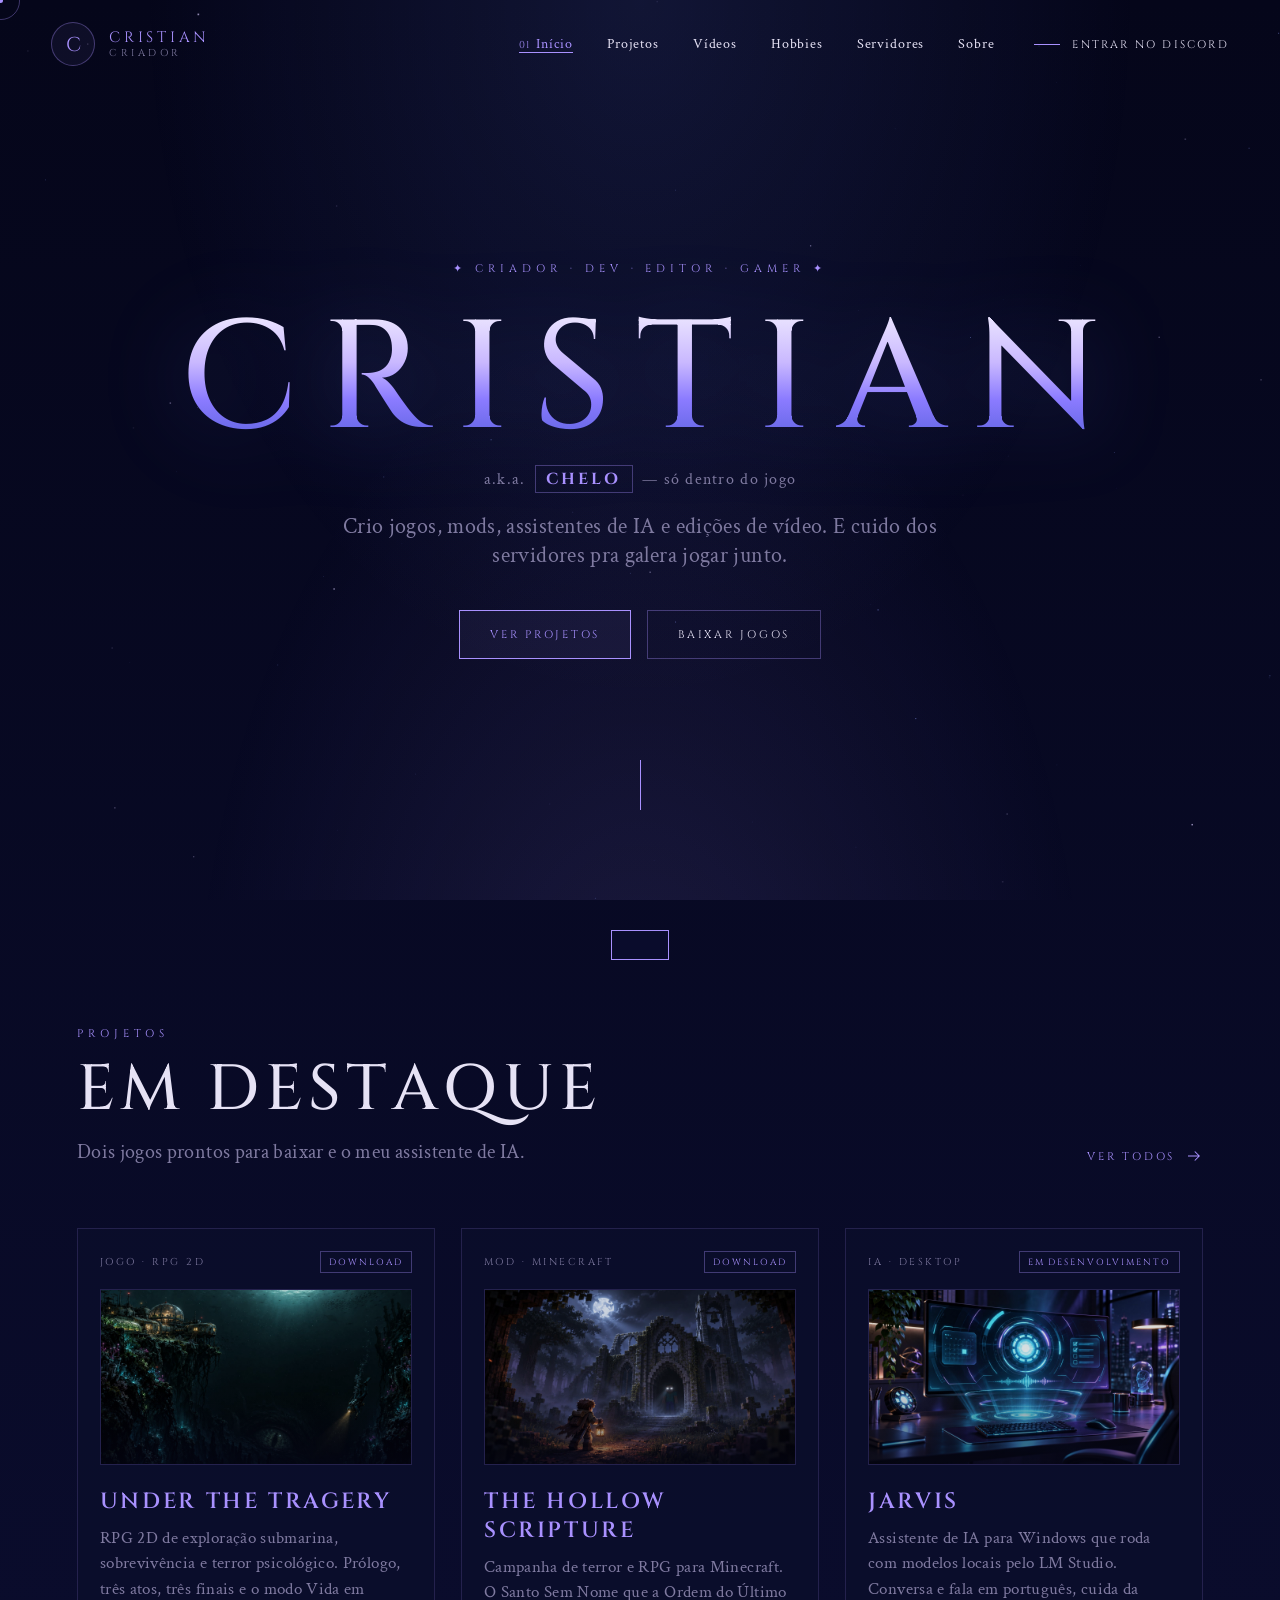
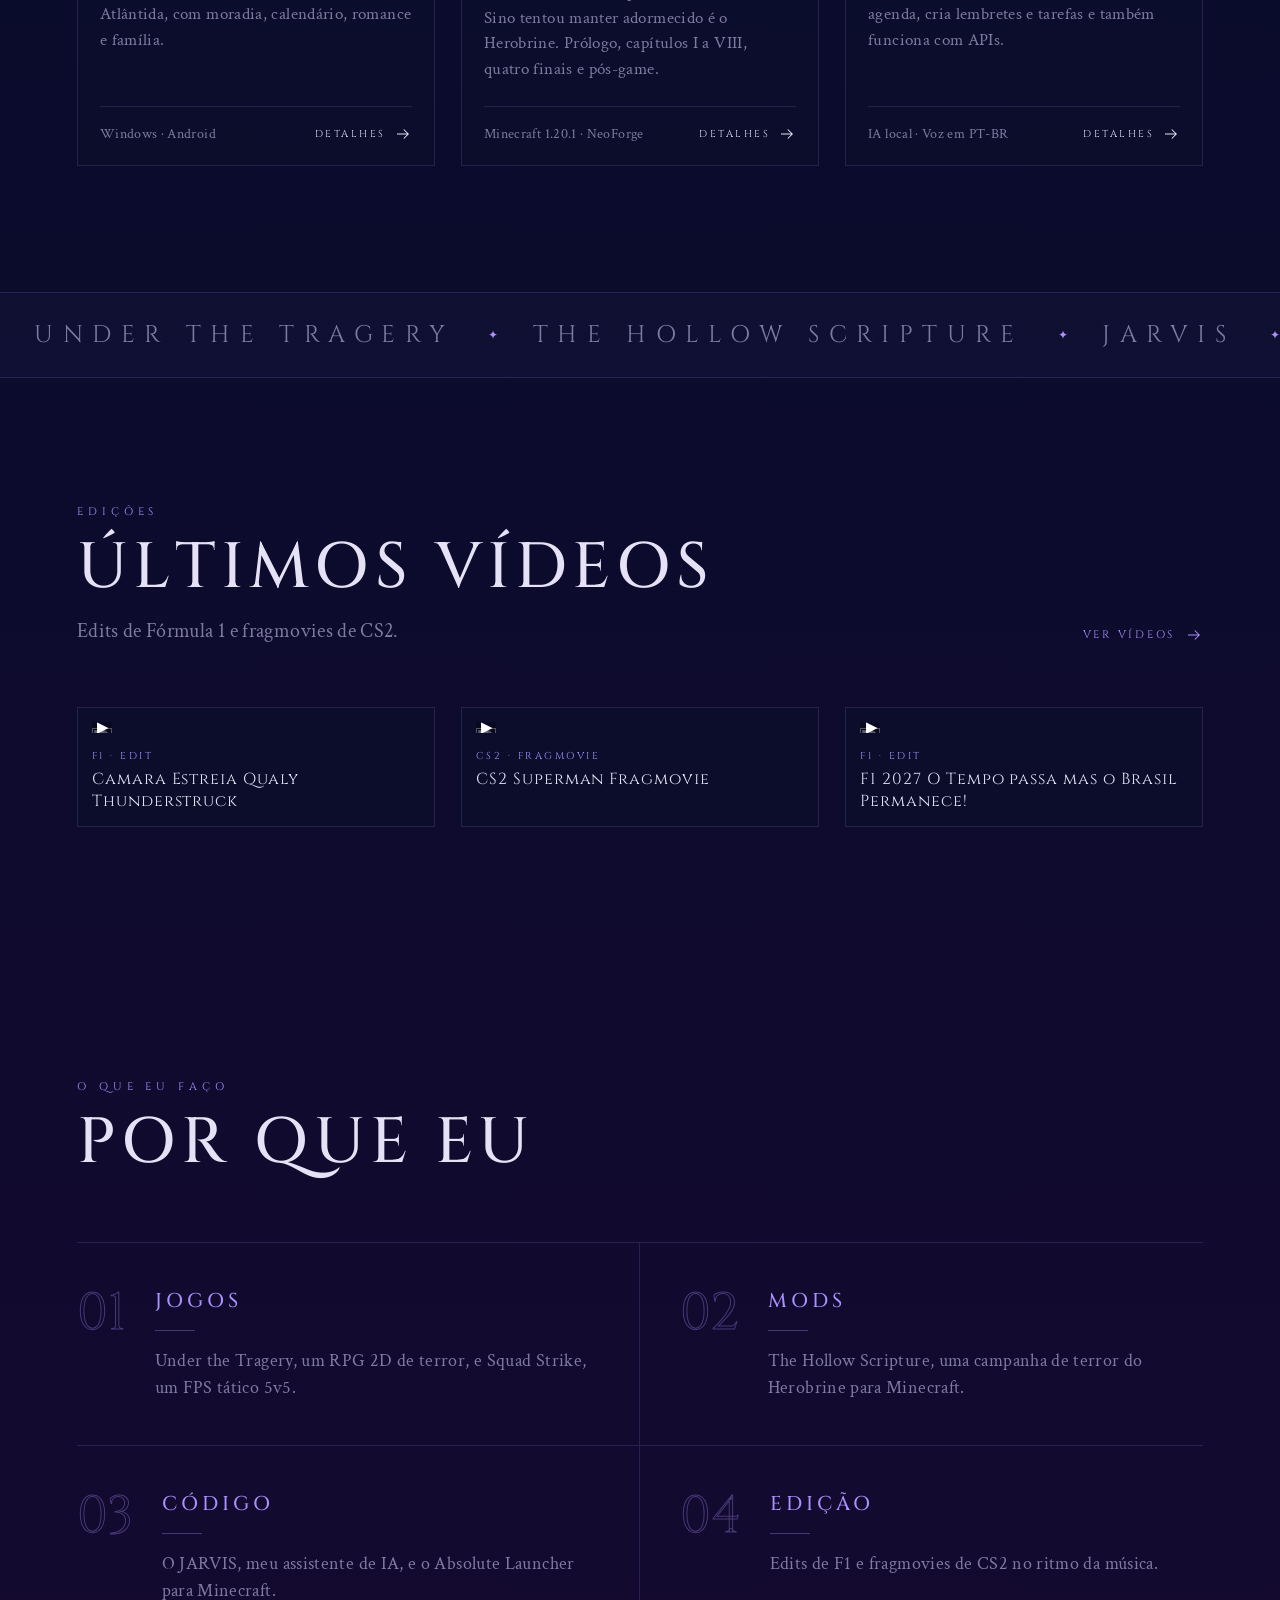
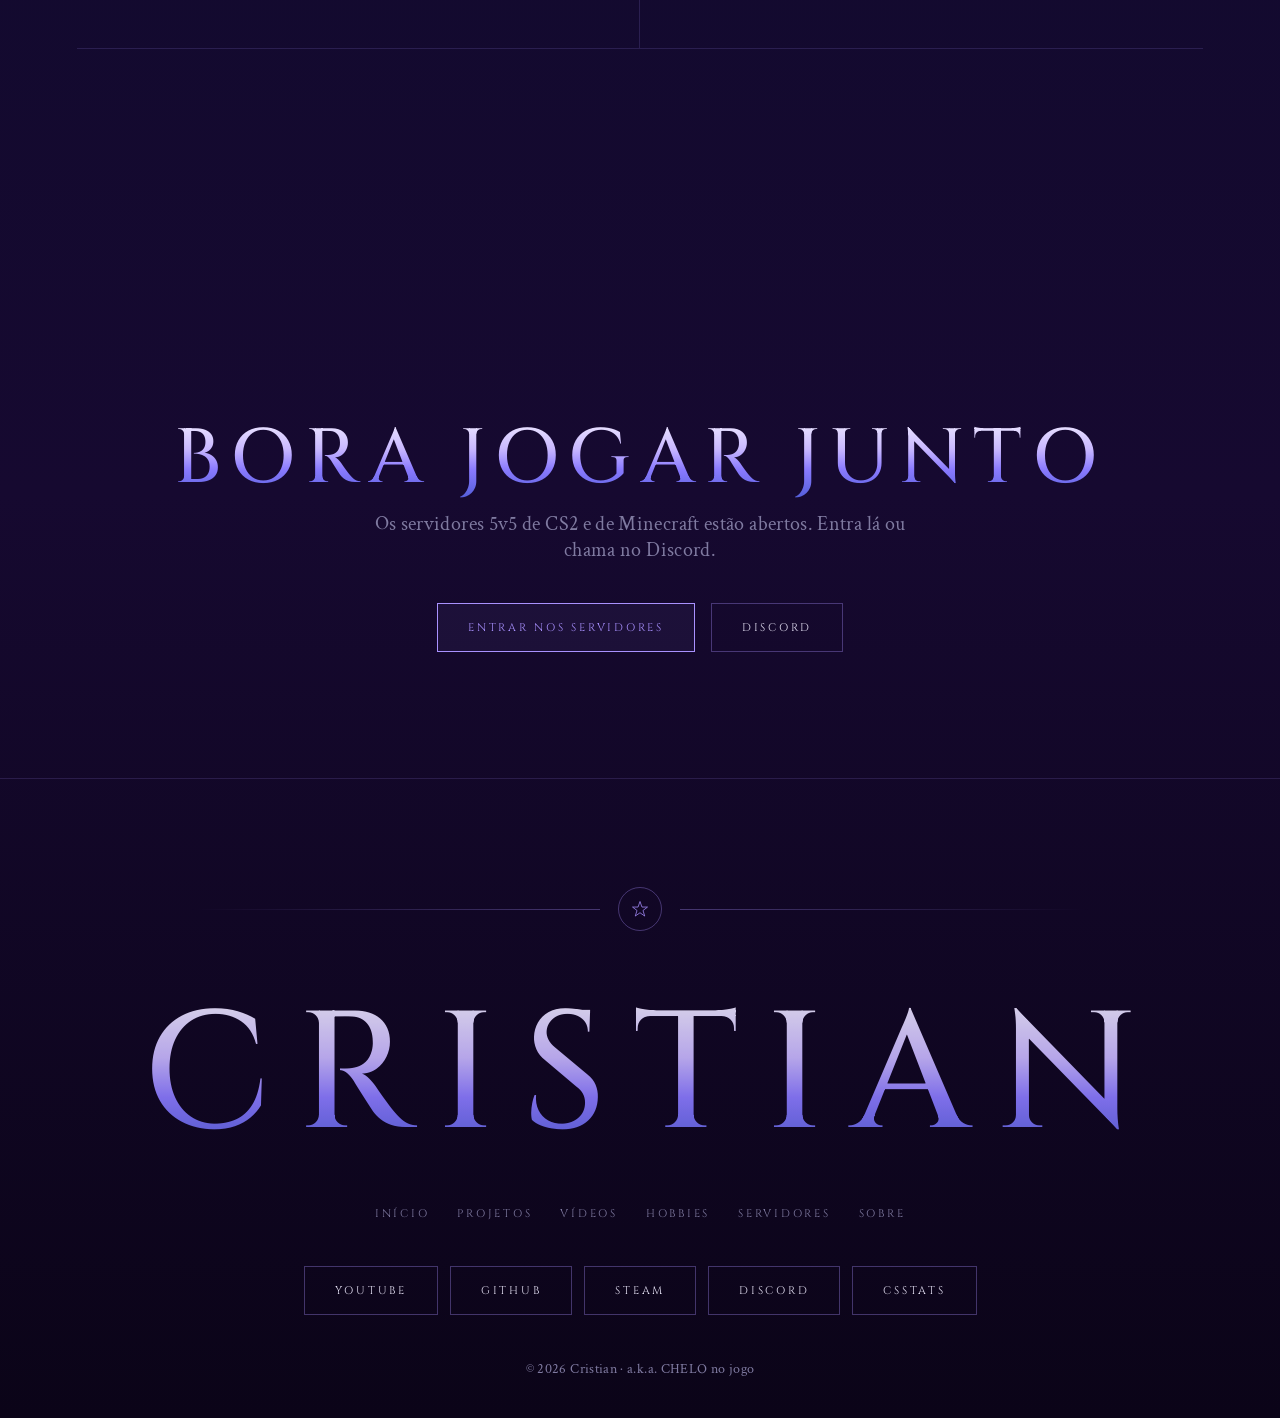
==== index.html @ 863f18d4 "Portfólio do Cristian Co-Authored-By: Claude Opus 5.5 <noreply@anthropic.com>" ====
<!DOCTYPE html>
<html lang="pt-BR">
<head>
  <meta charset="UTF-8" />
  <meta name="viewport" content="width=device-width, initial-scale=1.0" />
  <title>Cristian — Criador</title>
  <link rel="preconnect" href="https://fonts.googleapis.com" />
  <link rel="preconnect" href="https://fonts.gstatic.com" crossorigin />
  <link href="https://fonts.googleapis.com/css2?family=Cinzel:wght@400;500;600;700;800&family=Crimson+Text:ital,wght@0,400;0,600;1,400&display=swap" rel="stylesheet" />
  <link rel="stylesheet" href="style.css" />
</head>
<body data-page="home">
  <main id="app"></main>
  <script src="data.js"></script>
  <script src="main.js"></script>
</body>
</html>
---- style.css ----
/* =========================================================
   CRISTIAN — tema "colts" em azul-escuro → roxo-escuro
   ========================================================= */
:root {
  --bg: #05061a;
  --bg-2: #0a0c2c;
  --bg-3: #160930;
  --panel: rgba(12, 14, 44, 0.72);
  --panel-2: rgba(22, 14, 54, 0.8);
  --line: rgba(169, 145, 255, 0.16);
  --line-2: rgba(169, 145, 255, 0.35);
  --accent: #a991ff;
  --accent-2: #6f86ff;
  --ink: #e6e2f5;
  --muted: #7f7aa0;
  --metal: linear-gradient(180deg, #f3efff 0%, #c9b8ff 38%, #8b7bff 62%, #4e5bd6 100%);
  --grad: linear-gradient(120deg, var(--accent-2), var(--accent));
  --serif: "Cinzel", "Times New Roman", serif;
  --text: "Crimson Text", Georgia, serif;
  --ease: cubic-bezier(0.77, 0, 0.175, 1);
  --ease-out: cubic-bezier(0.16, 1, 0.3, 1);
}

* { margin: 0; padding: 0; box-sizing: border-box; }
html { scroll-behavior: smooth; }
body {
  font-family: var(--text); font-size: 18px; color: var(--ink); letter-spacing: 0.02em;
  background: linear-gradient(180deg, var(--bg) 0%, var(--bg-2) 35%, var(--bg-3) 80%, #0b0418 100%);
  min-height: 100vh; overflow-x: hidden;
}
@media (hover: hover) { body, button, .btn { cursor: none; } }
a { color: inherit; text-decoration: none; }
ul { list-style: none; }
button { font: inherit; color: inherit; background: none; border: 0; }
img { display: block; max-width: 100%; }
::selection { background: var(--accent); color: var(--bg); }

.metal { background: var(--metal); -webkit-background-clip: text; background-clip: text; color: transparent; }
.metal:has(.c) { background: none; }
.metal .c { background: var(--metal); -webkit-background-clip: text; background-clip: text; color: transparent; }

/* ---------- Fundo ---------- */
#bg { position: fixed; inset: 0; width: 100%; height: 100%; z-index: -2; pointer-events: none; }
.vignette { position: fixed; inset: 0; z-index: -1; pointer-events: none; background: radial-gradient(ellipse at 50% 0%, rgba(111, 134, 255, 0.12), transparent 55%), radial-gradient(ellipse at 50% 120%, rgba(169, 145, 255, 0.12), transparent 50%); }
.progress { position: fixed; top: 0; left: 0; height: 2px; width: 100%; z-index: 70; background: var(--grad); transform: scaleX(0); transform-origin: left; }

/* ---------- Cursor ---------- */
.cursor, .cursor-dot { position: fixed; top: 0; left: 0; pointer-events: none; z-index: 999; will-change: transform; }
.cursor::before { content: ""; position: absolute; width: 36px; height: 36px; left: -18px; top: -18px; border-radius: 50%; border: 1px solid var(--line-2); transition: transform 0.35s var(--ease-out), background 0.35s, border-color 0.35s; }
.cursor.hover::before { transform: scale(1.8); background: rgba(169, 145, 255, 0.1); border-color: var(--accent); }
.cursor-dot::before { content: ""; position: absolute; width: 5px; height: 5px; left: -2.5px; top: -2.5px; border-radius: 50%; background: var(--accent); }
@media (hover: none) { .cursor, .cursor-dot { display: none; } }

/* ---------- Cortina (loader + transição) ---------- */
.curtain { position: fixed; inset: 0; z-index: 1000; background: var(--bg); display: grid; place-items: center; transform: translateY(0); }
.curtain__mark { font-family: var(--serif); font-size: 64px; width: 120px; height: 120px; display: grid; place-items: center; border: 1px solid var(--line-2); border-radius: 50%; background: var(--metal); -webkit-background-clip: text; background-clip: text; color: transparent; position: relative; }
.curtain__mark::after { content: ""; position: absolute; inset: -8px; border-radius: 50%; border: 1px solid transparent; border-top-color: var(--accent); animation: spin 1s linear infinite; }
.curtain.quick .curtain__mark { opacity: 0; }
.curtain.open { transform: translateY(-100%); transition: transform 0.9s var(--ease); }
.curtain.leave { transform: translateY(100%); animation: curtainIn 0.55s var(--ease) forwards; }
@keyframes curtainIn { to { transform: translateY(0); } }
@keyframes spin { to { transform: rotate(360deg); } }

/* ---------- Header ---------- */
.hdr { position: fixed; top: 0; left: 0; right: 0; z-index: 60; display: flex; align-items: center; gap: 40px; padding: 22px 4vw; transition: padding 0.4s var(--ease-out), background 0.4s, border-color 0.4s; border-bottom: 1px solid transparent; }
.hdr.scrolled { padding: 12px 4vw; background: rgba(5, 6, 26, 0.85); border-color: var(--line); }
.brand { display: flex; align-items: center; gap: 14px; }
.brand__mark { width: 44px; height: 44px; display: grid; place-items: center; border: 1px solid var(--line-2); border-radius: 50%; font-family: var(--serif); font-size: 20px; color: var(--accent); background: rgba(169, 145, 255, 0.06); transition: transform 0.6s var(--ease-out); }
.brand:hover .brand__mark { transform: rotate(360deg); }
.brand__txt { font-family: var(--serif); text-transform: uppercase; letter-spacing: 0.25em; font-size: 15px; line-height: 1.2; color: var(--accent); }
.brand__txt small { display: block; font-size: 10px; letter-spacing: 0.35em; color: var(--muted); }
.hdr__nav { display: flex; gap: 28px; margin-left: auto; }
.hdr__nav a, .menu a { position: relative; font-size: 14px; letter-spacing: 0.06em; display: flex; align-items: baseline; gap: 6px; overflow: hidden; }
.hdr__nav a i { font-family: var(--serif); font-style: normal; font-size: 10px; color: var(--accent); opacity: 0; transform: translateY(8px); transition: 0.4s var(--ease-out); width: 0; }
.hdr__nav a:hover i, .hdr__nav a.active i { opacity: 1; transform: none; width: auto; }
.hdr__nav a::after { content: ""; position: absolute; left: 0; bottom: 0; height: 1px; width: 100%; background: var(--accent); transform: scaleX(0); transform-origin: right; transition: transform 0.5s var(--ease); }
.hdr__nav a:hover::after, .hdr__nav a.active::after { transform: scaleX(1); transform-origin: left; }
.hdr__nav a.active { color: var(--accent); }
.hdr__cta { display: flex; align-items: center; gap: 12px; font-family: var(--serif); font-size: 11px; letter-spacing: 0.2em; text-transform: uppercase; padding: 10px 0 10px 0; }
.hdr__cta span { width: 26px; height: 1px; background: var(--accent); transition: width 0.4s var(--ease-out); }
.hdr__cta:hover span { width: 44px; }
.burger { display: none; width: 32px; height: 18px; position: relative; margin-left: auto; z-index: 2; }
.burger span { position: absolute; left: 0; width: 100%; height: 1px; background: var(--ink); transition: transform 0.4s var(--ease); }
.burger span:first-child { top: 3px; } .burger span:last-child { bottom: 3px; }
.burger.open span:first-child { transform: translateY(6px) rotate(45deg); }
.burger.open span:last-child { transform: translateY(-6px) rotate(-45deg); }
.menu { position: fixed; inset: 0; z-index: 55; background: linear-gradient(160deg, var(--bg-2), var(--bg-3)); display: flex; flex-direction: column; justify-content: center; gap: 10px; padding: 0 10vw; clip-path: inset(0 0 100% 0); transition: clip-path 0.7s var(--ease); }
.menu.open { clip-path: inset(0 0 0 0); }
.menu a { font-family: var(--serif); font-size: clamp(32px, 8vw, 56px); text-transform: uppercase; letter-spacing: 0.1em; opacity: 0; transform: translateY(30px); transition: 0.6s var(--ease-out); }
.menu a i { font-size: 12px; font-style: normal; color: var(--accent); }
.menu.open a { opacity: 1; transform: none; }
.menu.open a:nth-child(2) { transition-delay: 0.05s; } .menu.open a:nth-child(3) { transition-delay: 0.1s; } .menu.open a:nth-child(4) { transition-delay: 0.15s; } .menu.open a:nth-child(5) { transition-delay: 0.2s; } .menu.open a:nth-child(6) { transition-delay: 0.25s; }

/* ---------- Tipografia e peças ---------- */
.eyebrow { font-family: var(--serif); font-size: 11px; letter-spacing: 0.45em; text-transform: uppercase; color: var(--accent); }
.split { display: inline-block; }
.split .c { display: inline-block; opacity: 0; transform: translateY(0.6em) rotateX(-70deg); filter: blur(6px); transition: opacity 0.8s var(--ease-out), transform 0.9s var(--ease-out), filter 0.8s var(--ease-out); transition-delay: calc(var(--i) * 35ms + 0.1s); }
.split.in .c { opacity: 1; transform: none; filter: none; }
.split .sp { display: inline-block; width: 0.35em; }
.btns { display: flex; flex-wrap: wrap; gap: 16px; justify-content: center; }
.btn { position: relative; display: inline-flex; align-items: center; justify-content: center; padding: 16px 30px; font-family: var(--serif); font-size: 11px; letter-spacing: 0.25em; text-transform: uppercase; border: 1px solid var(--line-2); color: var(--ink); overflow: hidden; z-index: 0; transition: color 0.4s, border-color 0.4s, transform 0.25s ease-out; }
.btn::before { content: ""; position: absolute; inset: 0; background: var(--accent); transform: scaleX(0); transform-origin: right; transition: transform 0.5s var(--ease); z-index: -1; }
.btn:hover { color: var(--bg); border-color: var(--accent); }
.btn:hover::before { transform: scaleX(1); transform-origin: left; }
.btn--solid { border-color: var(--accent); color: var(--accent); background: rgba(169, 145, 255, 0.06); }
.more { display: inline-flex; align-items: center; gap: 10px; font-family: var(--serif); font-size: 11px; letter-spacing: 0.25em; text-transform: uppercase; color: var(--accent); }
.ico-arrow { width: 18px; height: 18px; transition: transform 0.4s var(--ease-out); }
.more:hover .ico-arrow, .card:hover .ico-arrow { transform: translateX(6px); }
.tag { display: inline-block; font-family: var(--serif); font-size: 10px; letter-spacing: 0.25em; text-transform: uppercase; padding: 6px 12px; border: 1px solid var(--line-2); color: var(--accent); }

.divider { display: flex; align-items: center; gap: 18px; margin: 0 auto; max-width: 900px; }
.divider span { flex: 1; height: 1px; background: linear-gradient(90deg, transparent, var(--line-2)); transform: scaleX(0); transition: transform 1.4s var(--ease); }
.divider span:last-child { background: linear-gradient(270deg, transparent, var(--line-2)); }
.divider span:first-child { transform-origin: right; } .divider span:last-child { transform-origin: left; }
.divider.in span { transform: scaleX(1); }
.divider i { width: 44px; height: 44px; border: 1px solid var(--line-2); border-radius: 50%; display: grid; place-items: center; color: var(--accent); }
.ico-star { width: 18px; height: 18px; animation: spin 14s linear infinite; }

.reveal { opacity: 0; transform: translate3d(0, 34px, 0); transition: opacity 0.9s var(--ease-out), transform 0.9s var(--ease-out); transition-delay: var(--delay, 0s); }
.reveal.in { opacity: 1; transform: none; }

/* ---------- Seções ---------- */
.sec { padding: 14vh 6vw; position: relative; }
.shead { display: flex; align-items: flex-end; justify-content: space-between; gap: 40px; margin-bottom: 7vh; }
.stitle { font-family: var(--serif); font-weight: 500; font-size: clamp(36px, 5vw, 68px); text-transform: uppercase; letter-spacing: 0.08em; line-height: 1.1; margin-top: 14px; color: var(--ink); }
.sdesc { color: var(--muted); font-size: 20px; max-width: 560px; margin-top: 14px; }
.sdesc a { color: var(--accent); border-bottom: 1px solid; }
.sdesc b { color: var(--ink); font-family: var(--serif); letter-spacing: 0.1em; }
.sdesc em { color: var(--accent); }

/* Hero (início) */
.hero { min-height: 100vh; display: flex; flex-direction: column; align-items: center; justify-content: center; text-align: center; padding: 140px 6vw 120px; position: relative; }
.hero__title { font-family: var(--serif); font-weight: 500; font-size: clamp(56px, 12vw, 190px); letter-spacing: 0.16em; line-height: 1; text-transform: uppercase; margin: 28px 0 10px; padding-left: 0.16em; will-change: transform, opacity; filter: drop-shadow(0 6px 40px rgba(111, 134, 255, 0.25)); }
.hero__aka { font-size: 16px; color: var(--muted); letter-spacing: 0.08em; }
.hero__aka b { font-family: var(--serif); color: var(--accent); letter-spacing: 0.2em; padding: 2px 10px; border: 1px solid var(--line-2); margin: 0 4px; }
.hero__sub { color: var(--muted); font-size: clamp(18px, 1.7vw, 22px); max-width: 640px; margin: 22px auto 40px; }
.hero__tags { position: absolute; bottom: 44px; left: 0; right: 0; display: flex; justify-content: center; flex-wrap: wrap; gap: 22px; font-family: var(--serif); font-size: 10px; letter-spacing: 0.4em; text-transform: uppercase; color: var(--muted); }
.hero__tags i { color: var(--accent); font-style: normal; }
.scroll-hint { position: absolute; bottom: 90px; left: 50%; width: 1px; height: 50px; background: var(--line); overflow: hidden; }
.scroll-hint span { position: absolute; inset: 0; background: var(--accent); animation: drip 2s var(--ease) infinite; }
@keyframes drip { from { transform: translateY(-100%); } to { transform: translateY(100%); } }

/* Hero (páginas internas) */
.phero { min-height: 62vh; display: flex; flex-direction: column; align-items: center; justify-content: center; text-align: center; padding: 160px 6vw 60px; }
.crumb { font-family: var(--serif); font-size: 11px; letter-spacing: 0.3em; text-transform: uppercase; color: var(--muted); }
.crumb a:hover { color: var(--accent); }
.crumb span { color: var(--accent); margin: 0 8px; }
.phero__title { font-family: var(--serif); font-weight: 500; font-size: clamp(48px, 9vw, 130px); letter-spacing: 0.14em; padding-left: 0.14em; text-transform: uppercase; line-height: 1.05; margin: 22px 0 14px; }
.phero__sub { color: var(--muted); font-size: 20px; max-width: 620px; margin-bottom: 50px; }

/* Cards de projeto (início) */
.cards { display: grid; grid-template-columns: repeat(3, 1fr); gap: 26px; }
.card { position: relative; display: flex; flex-direction: column; padding: 22px; border: 1px solid var(--line); background: var(--panel); transition: border-color 0.4s, transform 0.25s ease-out, opacity 0.9s var(--ease-out); }
.card::after { content: ""; position: absolute; inset: 0; pointer-events: none; opacity: 0; transition: opacity 0.4s; background: radial-gradient(380px circle at var(--mx, 50%) var(--my, 50%), rgba(169, 145, 255, 0.12), transparent 60%); }
.card:hover { border-color: var(--line-2); }
.card:hover::after { opacity: 1; }
.card__top { display: flex; justify-content: space-between; align-items: center; font-family: var(--serif); font-size: 10px; letter-spacing: 0.25em; text-transform: uppercase; color: var(--muted); margin-bottom: 16px; }
.card__top em { font-style: normal; color: var(--accent); border: 1px solid var(--line-2); padding: 4px 8px; }
.card__viz { position: relative; aspect-ratio: 16 / 9; overflow: hidden; border: 1px solid var(--line); contain: paint; }
.card h3 { font-family: var(--serif); font-weight: 600; font-size: 22px; letter-spacing: 0.12em; text-transform: uppercase; color: var(--accent); margin: 22px 0 10px; }
.card p { color: var(--muted); font-size: 17px; line-height: 1.5; flex: 1; }
.card__foot { display: flex; justify-content: space-between; align-items: center; margin-top: 24px; padding-top: 18px; border-top: 1px solid var(--line); font-size: 14px; color: var(--muted); }
.card__foot b { display: flex; align-items: center; gap: 8px; font-family: var(--serif); font-weight: 400; font-size: 10px; letter-spacing: 0.25em; text-transform: uppercase; color: var(--ink); }

/* Marquee */
.marquee { border-block: 1px solid var(--line); padding: 26px 0; overflow: hidden; background: rgba(169, 145, 255, 0.03); }
.marquee__track { display: flex; align-items: center; width: max-content; animation: marquee 40s linear infinite; will-change: transform; }
.marquee__track span { font-family: var(--serif); font-size: clamp(16px, 2vw, 24px); letter-spacing: 0.4em; text-transform: uppercase; padding: 0 34px; color: var(--muted); white-space: nowrap; transition: color 0.3s; }
.marquee__track span:hover { color: var(--accent); }
.marquee__track i { color: var(--accent); font-style: normal; font-size: 12px; }
.marquee:hover .marquee__track { animation-play-state: paused; }
@keyframes marquee { to { transform: translate3d(-50%, 0, 0); } }

/* Numerados */
.numbered { display: grid; grid-template-columns: repeat(2, 1fr); border-top: 1px solid var(--line); }
.num { display: flex; gap: 28px; padding: 44px 40px 44px 0; border-bottom: 1px solid var(--line); }
.num:nth-child(odd) { border-right: 1px solid var(--line); }
.num:nth-child(even) { padding-left: 40px; }
.num__n { font-family: var(--serif); font-size: 52px; line-height: 1; color: transparent; -webkit-text-stroke: 1px var(--line-2); transition: color 0.5s, -webkit-text-stroke-color 0.5s; }
.num:hover .num__n { color: rgba(169, 145, 255, 0.15); -webkit-text-stroke-color: var(--accent); }
.num h3 { font-family: var(--serif); font-weight: 500; font-size: 20px; letter-spacing: 0.2em; text-transform: uppercase; color: var(--accent); }
.num__line { display: block; width: 40px; height: 1px; background: var(--line-2); margin: 16px 0; transition: width 0.6s var(--ease-out); }
.num:hover .num__line { width: 100px; background: var(--accent); }
.num p { color: var(--muted); font-size: 18px; line-height: 1.5; }

/* CTA */
.cta { text-align: center; display: flex; flex-direction: column; align-items: center; }
.cta__title { font-family: var(--serif); font-weight: 500; font-size: clamp(36px, 6vw, 84px); text-transform: uppercase; letter-spacing: 0.12em; line-height: 1.1; margin: 8vh 0 10px; }
.cta .sdesc { margin: 0 auto 40px; }

/* ---------- Vídeos ---------- */
.vgrid { display: grid; grid-template-columns: repeat(3, 1fr); gap: 26px; }
.vcard { display: flex; flex-direction: column; text-align: left; border: 1px solid var(--line); background: var(--panel); padding: 14px; transition: border-color 0.4s, opacity 0.9s var(--ease-out), transform 0.9s var(--ease-out); }
.vcard:hover, .vcard.active { border-color: var(--accent); }
.vcard__img { position: relative; aspect-ratio: 16 / 9; overflow: hidden; display: block; background: var(--bg-2); }
.vcard__img img { width: 100%; height: 100%; object-fit: cover; transition: transform 0.8s var(--ease-out), filter 0.5s; filter: saturate(0.85) brightness(0.85); }
.vcard:hover .vcard__img img { transform: scale(1.07); filter: none; }
.play { position: absolute; top: 50%; left: 50%; width: 58px; height: 58px; margin: -29px; border-radius: 50%; display: grid; place-items: center; font-size: 15px; padding-left: 3px; color: #fff; border: 1px solid rgba(255, 255, 255, 0.5); background: rgba(5, 6, 26, 0.5); transition: transform 0.5s var(--ease-out), background 0.4s, border-color 0.4s; }
.vcard:hover .play, .player__screen:hover .play { transform: scale(1.15); background: var(--accent); border-color: var(--accent); }
.vcard__tag { font-family: var(--serif); font-size: 10px; letter-spacing: 0.25em; text-transform: uppercase; color: var(--accent); margin: 16px 0 6px; }
.vcard__t { font-family: var(--serif); font-size: 16px; letter-spacing: 0.06em; line-height: 1.35; }
.player { display: grid; grid-template-columns: 1.8fr 1fr; gap: 40px; align-items: end; margin-bottom: 7vh; }
.player__screen { position: relative; aspect-ratio: 16 / 9; overflow: hidden; border: 1px solid var(--line-2); display: block; width: 100%; }
.player__screen img { width: 100%; height: 100%; object-fit: cover; transition: opacity 0.25s, transform 1s var(--ease-out); }
.player__screen:hover img { transform: scale(1.04); }
.play--big { width: 92px; height: 92px; margin: -46px; font-size: 24px; }
.player__info h3 { font-family: var(--serif); font-weight: 500; font-size: clamp(24px, 2.6vw, 38px); letter-spacing: 0.06em; line-height: 1.2; margin: 18px 0 26px; }
.modal { position: fixed; inset: 0; z-index: 900; background: rgba(3, 3, 14, 0.88); display: grid; place-items: center; padding: 5vw; opacity: 0; pointer-events: none; transition: opacity 0.4s; }
.modal.open { opacity: 1; pointer-events: auto; }
.modal__box { position: relative; width: min(1100px, 100%); aspect-ratio: 16 / 9; border: 1px solid var(--line-2); transform: scale(0.94); transition: transform 0.5s var(--ease-out); background: #000; }
.modal.open .modal__box { transform: none; }
.modal__frame, .modal__frame iframe { width: 100%; height: 100%; border: 0; display: block; }
.modal__x { position: absolute; top: -48px; right: 0; width: 38px; height: 38px; border: 1px solid var(--line-2); color: var(--ink); }
.modal__x:hover { background: var(--accent); color: var(--bg); }

/* ---------- Projetos (página) ---------- */
.features { display: grid; gap: 16vh; }
.feature { display: grid; grid-template-columns: 1.15fr 1fr; gap: 6vw; align-items: center; scroll-margin-top: 120px; }
.feature--flip .feature__viz { order: 2; }
.feature__viz { position: relative; display: block; aspect-ratio: 16 / 10; overflow: hidden; border: 1px solid var(--line-2); background: #080c26; contain: paint; transition: transform 0.25s ease-out, border-color 0.4s; }
.feature__viz::after { content: ""; position: absolute; inset: 0; pointer-events: none; opacity: 0; transition: opacity 0.4s; background: radial-gradient(420px circle at var(--mx, 50%) var(--my, 50%), rgba(255, 255, 255, 0.08), transparent 55%); }
.feature__viz:hover { border-color: var(--accent); }
.feature__viz:hover::after { opacity: 1; }
.feature__n { display: block; font-family: var(--serif); font-size: 80px; line-height: 1; color: transparent; -webkit-text-stroke: 1px var(--line-2); margin-bottom: 18px; }
.feature h3 { font-family: var(--serif); font-weight: 500; font-size: clamp(32px, 4vw, 58px); letter-spacing: 0.08em; text-transform: uppercase; line-height: 1.05; margin: 20px 0 16px; color: var(--accent); }
.feature p { color: var(--muted); font-size: 19px; line-height: 1.6; max-width: 480px; }
.feature ul { display: flex; flex-wrap: wrap; gap: 8px; margin-top: 24px; }
.feature li { font-family: var(--serif); font-size: 10px; letter-spacing: 0.2em; text-transform: uppercase; padding: 8px 14px; border: 1px solid var(--line); }

/* Capas com imagem */
.cover { position: absolute; inset: 0; overflow: hidden; background: #080c26; }
.cover img { width: 100%; height: 100%; object-fit: cover; transform: scale(1.02); transition: transform 1.2s var(--ease-out), filter 0.6s; filter: saturate(0.9) brightness(0.9); }
.cover::after { content: ""; position: absolute; inset: 0; background: linear-gradient(180deg, transparent 55%, rgba(5, 6, 26, 0.55)); pointer-events: none; }
.card:hover .cover img, .feature__viz:hover .cover img { transform: scale(1.09); filter: none; }
.cover__shine { position: absolute; top: 0; left: 0; width: 45%; height: 100%; z-index: 1; background: linear-gradient(90deg, transparent, rgba(255, 255, 255, 0.14), transparent); transform: translateX(-160%) skewX(-18deg); pointer-events: none; }
.card:hover .cover__shine, .feature__viz:hover .cover__shine { transition: transform 1.1s var(--ease); transform: translateX(330%) skewX(-18deg); }
.badge { font-style: normal; font-family: var(--serif); font-size: 9px; letter-spacing: 0.22em; text-transform: uppercase; padding: 5px 9px; border: 1px solid var(--line-2); color: var(--accent); }
.badge--dl { color: #7dffc0; border-color: rgba(125, 255, 192, 0.4); }
.badge--dev { color: #ffcf7d; border-color: rgba(255, 207, 125, 0.4); }
.feature__tags { display: flex; flex-wrap: wrap; align-items: center; gap: 10px; }
.ver { font-family: var(--serif); font-size: 11px; letter-spacing: 0.15em; color: var(--muted); }
.feature h3 { margin-bottom: 4px; }
.feature__sub { font-family: var(--serif); font-size: 13px !important; letter-spacing: 0.3em; text-transform: uppercase; color: var(--muted); margin-bottom: 18px; }
.feature__actions { display: flex; flex-wrap: wrap; align-items: center; gap: 12px; margin-top: 30px; }
.btn.dl { gap: 10px; }
.btn.dl svg { width: 16px; height: 16px; transition: transform 0.4s var(--ease-out); }
.btn.dl:hover svg { transform: translateY(3px); }
.btn.dl small { font-family: var(--text); font-size: 12px; letter-spacing: 0.05em; text-transform: none; opacity: 0.7; }
.soon { font-family: var(--serif); font-size: 11px; letter-spacing: 0.2em; text-transform: uppercase; color: #ffcf7d; }
.feature__note { font-size: 14px !important; margin-top: 14px; opacity: 0.8; }

/* Visual: Jarvis */
.v-jarvis { position: absolute; inset: 0; display: grid; place-items: center; background: radial-gradient(circle at 50% 50%, rgba(94, 231, 255, 0.16), transparent 60%), #050a1f; }
.v-jarvis i { position: absolute; border-radius: 50%; border: 2px solid rgba(94, 231, 255, 0.5); }
.v-jarvis i:nth-child(1) { width: 62%; aspect-ratio: 1; border-style: dashed; animation: spin 18s linear infinite; }
.v-jarvis i:nth-child(2) { width: 46%; aspect-ratio: 1; border-color: rgba(94, 231, 255, 0.2); border-top-color: #5ee7ff; border-width: 4px; animation: spin 4s linear infinite reverse; }
.v-jarvis i:nth-child(3) { width: 32%; aspect-ratio: 1; border-color: transparent; border-left-color: #5ee7ff; border-right-color: var(--accent-2); border-width: 3px; animation: spin 2.5s linear infinite; }
.v-jarvis b { width: 16%; aspect-ratio: 1; border-radius: 50%; background: radial-gradient(circle, #fff, #5ee7ff 45%, transparent 70%); animation: core 2s ease-in-out infinite; }
.v-jarvis span { position: absolute; bottom: 8%; font-family: var(--serif); letter-spacing: 0.6em; font-size: 11px; color: #5ee7ff; opacity: 0.8; }
@keyframes core { 50% { transform: scale(1.25); opacity: 0.75; } }

/* Visual: Herobrine */
.v-hero { position: absolute; inset: 0; display: grid; place-items: center; background: radial-gradient(ellipse at 50% 120%, rgba(150, 20, 60, 0.45), transparent 60%), linear-gradient(#05030c, #12051f); }
.v-hero__head { width: 30%; aspect-ratio: 1; position: relative; background: linear-gradient(#3b2a1a 0 25%, transparent 25%), linear-gradient(90deg, #3b2a1a 0 12.5%, transparent 12.5% 87.5%, #3b2a1a 87.5%), linear-gradient(transparent 75%, #8a5a3c 75%), #b8835f; box-shadow: 0 0 80px rgba(0, 0, 0, 0.9); animation: breathe 6s ease-in-out infinite; }
.v-hero__head i { position: absolute; top: 50%; width: 25%; height: 12.5%; background: #fff; box-shadow: 0 0 18px 6px rgba(255, 255, 255, 0.85); animation: eyes 5s steps(1) infinite; }
.v-hero__head i:first-child { left: 12.5%; } .v-hero__head i:last-child { right: 12.5%; }
.v-hero__fog { position: absolute; inset: auto -20% -10% -20%; height: 50%; background: radial-gradient(ellipse, rgba(180, 160, 220, 0.18), transparent 65%); animation: fog 9s ease-in-out infinite alternate; }
.v-hero span { position: absolute; bottom: 8%; font-family: var(--serif); letter-spacing: 0.5em; font-size: 11px; color: #ff6b8b; opacity: 0.85; }
@keyframes eyes { 0%, 88%, 94% { opacity: 1; } 90%, 96% { opacity: 0; } }
@keyframes breathe { 50% { transform: scale(1.04); } }
@keyframes fog { to { transform: translate3d(12%, -6%, 0); } }

/* Visual: Vídeo */
.v-video { position: absolute; inset: 0; background: linear-gradient(140deg, #0c0f33, #2a0b45); padding: 8%; display: flex; flex-direction: column; justify-content: space-between; }
.v-video__wave { display: flex; align-items: center; gap: 1.2%; height: 50%; }
.v-video__wave i { flex: 1; height: 100%; border-radius: 3px; background: var(--grad); animation: wave 1.2s ease-in-out infinite; }
.v-video__wave i:nth-child(3n) { animation-delay: -0.3s; } .v-video__wave i:nth-child(3n + 1) { animation-delay: -0.6s; } .v-video__wave i:nth-child(4n) { animation-delay: -0.9s; } .v-video__wave i:nth-child(5n) { animation-duration: 0.9s; }
.v-video__tl { display: flex; gap: 6px; height: 16%; position: relative; }
.v-video__tl i { border: 1px solid rgba(255, 255, 255, 0.15); background: rgba(111, 134, 255, 0.4); }
.v-video__tl i:nth-child(1) { flex: 2; } .v-video__tl i:nth-child(2) { flex: 1; background: rgba(169, 145, 255, 0.45); } .v-video__tl i:nth-child(3) { flex: 3; } .v-video__tl i:nth-child(4) { flex: 1.5; background: rgba(169, 145, 255, 0.45); }
.v-video__tl::after { content: ""; position: absolute; top: -8px; bottom: -8px; left: 0; width: 100%; border-left: 2px solid #ff4d6d; animation: playhead 5s linear infinite; }
.v-video__rec { position: absolute; top: 7%; right: 7%; font-family: var(--serif); font-size: 12px; letter-spacing: 0.2em; color: #ff4d6d; animation: blink 1.2s steps(1) infinite; }
@keyframes wave { 0%, 100% { transform: scaleY(0.2); } 50% { transform: scaleY(1); } }
@keyframes playhead { to { transform: translateX(100%); } }
@keyframes blink { 50% { opacity: 0; } }

/* Visual: Servidor */
.v-server { position: absolute; inset: 0; background: #04060f; padding: 9%; font-family: Consolas, "Courier New", monospace; font-size: clamp(11px, 1.3vw, 17px); color: #7c86c0; display: flex; flex-direction: column; justify-content: center; gap: 12px; }
.v-server p { opacity: 0; animation: typeIn 8s infinite; }
.v-server p:nth-child(2) { animation-delay: 0.8s; } .v-server p:nth-child(3) { animation-delay: 1.6s; } .v-server p:nth-child(4) { animation-delay: 2.4s; }
.v-server b { color: #6dffb1; font-weight: 400; }
.v-server i { display: inline-block; width: 9px; height: 1.1em; background: #6dffb1; vertical-align: middle; margin-left: 6px; animation: blink 1s steps(1) infinite; }
@keyframes typeIn { 0% { opacity: 0; transform: translateX(-10px); } 6%, 85% { opacity: 1; transform: none; } 95%, 100% { opacity: 0; } }

/* Visual: Web */
.v-web { position: absolute; inset: 9%; border: 1px solid var(--line); background: #0b1033; overflow: hidden; animation: floaty 6s ease-in-out infinite; }
.v-web__bar { display: flex; gap: 6px; padding: 10px; border-bottom: 1px solid var(--line); }
.v-web__bar i { width: 9px; height: 9px; border-radius: 50%; background: #ff5f57; } .v-web__bar i:nth-child(2) { background: #febc2e; } .v-web__bar i:nth-child(3) { background: #28c840; }
.v-web__body { padding: 7%; display: grid; gap: 10px; }
.v-web__body b { height: 34px; width: 60%; background: var(--grad); }
.v-web__body span { height: 10px; background: linear-gradient(90deg, rgba(255, 255, 255, 0.06) 25%, rgba(255, 255, 255, 0.18) 50%, rgba(255, 255, 255, 0.06) 75%); background-size: 200% 100%; animation: shimmer 2s linear infinite; }
.v-web__body span:nth-child(3) { width: 80%; } .v-web__body span:nth-child(4) { width: 55%; }
@keyframes shimmer { to { background-position: -200% 0; } }
@keyframes floaty { 50% { transform: translateY(-8px); } }

/* ---------- Hobbies ---------- */
.hobbies { display: grid; grid-template-columns: repeat(3, 1fr); gap: 1px; background: var(--line); border: 1px solid var(--line); }
.hobby { position: relative; padding: 46px 36px; background: var(--bg); overflow: hidden; transition: background 0.5s, opacity 0.9s var(--ease-out), transform 0.9s var(--ease-out); }
.hobby:hover { background: var(--panel-2); }
.hobby__n { font-family: var(--serif); font-size: 13px; letter-spacing: 0.3em; color: var(--accent); }
.hobby__icon { position: absolute; top: 34px; right: 30px; font-size: 44px; filter: grayscale(0.6); transition: transform 0.6s var(--ease-out), filter 0.5s; }
.hobby:hover .hobby__icon { transform: scale(1.2) rotate(-10deg); filter: none; }
.hobby h3 { font-family: var(--serif); font-weight: 500; font-size: 22px; letter-spacing: 0.12em; text-transform: uppercase; margin: 60px 0 12px; }
.hobby p { color: var(--muted); line-height: 1.5; }

/* ---------- CS2 ---------- */
.premier { display: grid; grid-template-columns: auto 1fr; gap: 6vw; align-items: center; margin-bottom: 8vh; }
.premier__ring { position: relative; width: min(340px, 78vw); aspect-ratio: 1; }
.premier__ring svg { width: 100%; height: 100%; transform: rotate(-90deg); }
.ring-bg { fill: none; stroke: rgba(169, 145, 255, 0.08); stroke-width: 6; }
.ring-fg { fill: none; stroke: url(#ringGrad); stroke-width: 6; stroke-linecap: round; stroke-dasharray: 553; stroke-dashoffset: 553; transition: stroke-dashoffset 2.2s var(--ease); }
.premier__val { position: absolute; inset: 0; display: flex; flex-direction: column; align-items: center; justify-content: center; }
.premier__val small { font-family: var(--serif); letter-spacing: 0.4em; font-size: 11px; color: var(--muted); text-transform: uppercase; }
.premier__val b { font-family: var(--serif); font-weight: 500; font-size: clamp(48px, 6vw, 78px); line-height: 1.15; background: var(--metal); -webkit-background-clip: text; background-clip: text; color: transparent; }
.premier__val span { font-family: var(--serif); font-size: 11px; color: var(--accent); letter-spacing: 0.25em; text-transform: uppercase; }
.premier__side { display: grid; gap: 14px; }
.pill { display: flex; justify-content: space-between; align-items: center; padding: 22px 30px; border: 1px solid var(--line); background: var(--panel); transition: transform 0.5s var(--ease-out), border-color 0.4s, opacity 0.9s; }
.pill:hover { transform: translateX(10px); border-color: var(--line-2); }
.pill small { font-family: var(--serif); color: var(--muted); text-transform: uppercase; letter-spacing: 0.2em; font-size: 11px; }
.pill b { font-family: var(--serif); font-weight: 500; font-size: 30px; color: var(--accent); }
.stat-grid { display: grid; grid-template-columns: repeat(6, 1fr); gap: 1px; background: var(--line); border: 1px solid var(--line); }
.stat { background: var(--bg); padding: 34px 16px; text-align: center; }
.stat b { display: block; font-family: var(--serif); font-weight: 500; font-size: 40px; color: var(--ink); }
.stat small, .detail small { font-family: var(--serif); color: var(--muted); text-transform: uppercase; letter-spacing: 0.2em; font-size: 10px; }
.detail-grid { display: grid; grid-template-columns: repeat(5, 1fr); gap: 1px; background: var(--line); border: 1px solid var(--line); border-top: 0; }
.detail { background: rgba(12, 14, 44, 0.9); padding: 22px 20px; display: flex; flex-direction: column; gap: 6px; transition: background 0.4s, opacity 0.9s; }
.detail:hover { background: var(--panel-2); }
.detail b { font-family: var(--serif); font-weight: 500; font-size: 26px; color: var(--accent); }
.sub { font-family: var(--serif); font-weight: 500; font-size: 18px; letter-spacing: 0.3em; text-transform: uppercase; color: var(--accent); margin: 10vh 0 30px; }
.clutches { display: grid; grid-template-columns: repeat(5, 1fr); gap: 18px; }
.clutch { position: relative; text-align: center; padding: 26px 12px; border: 1px solid var(--line); background: var(--panel); }
.clutch svg { width: 104px; height: 104px; transform: rotate(-90deg); display: block; margin: 0 auto; }
.c-bg { fill: none; stroke: rgba(169, 145, 255, 0.08); stroke-width: 4; }
.c-fg { fill: none; stroke: url(#ringGrad); stroke-width: 4; stroke-linecap: round; transition: stroke-dashoffset 1.8s var(--ease); }
.clutch b { position: absolute; top: 26px; left: 0; right: 0; height: 104px; display: grid; place-items: center; font-family: var(--serif); font-weight: 500; font-size: 22px; }
.clutch span { display: block; font-family: var(--serif); font-size: 20px; letter-spacing: 0.15em; margin-top: 12px; color: var(--accent); }
.clutch small { color: var(--muted); font-size: 14px; }
.two-col { display: grid; grid-template-columns: 1fr 1fr; gap: 6vw; }
.bars { display: grid; gap: 22px; }
.bar { display: grid; grid-template-columns: 30px 110px 1fr 110px; align-items: center; gap: 14px; }
.bar__i { font-family: var(--serif); color: var(--accent); font-size: 11px; letter-spacing: 0.1em; }
.bar__name { font-family: var(--serif); font-size: 16px; letter-spacing: 0.1em; text-transform: uppercase; }
.bar__track { height: 4px; background: rgba(169, 145, 255, 0.08); overflow: hidden; }
.bar__track i, .season__bar i { display: block; height: 100%; width: 100%; transform: scaleX(0); transform-origin: left; transition: transform 1.6s var(--ease) 0.2s; }
.bar__track i { background: var(--grad); }
.bar.in .bar__track i, .season.in .season__bar i { transform: scaleX(var(--w)); }
.bar__val { text-align: right; font-family: var(--serif); font-size: 15px; }
.bar__val small { color: var(--muted); font-size: 12px; font-family: var(--text); }
.modes { display: grid; grid-template-columns: repeat(3, 1fr); gap: 18px; }
.mode { padding: 34px; border: 1px solid var(--line); background: var(--panel); text-align: center; }
.mode b { display: block; font-family: var(--serif); font-weight: 500; font-size: 56px; line-height: 1.1; background: var(--metal); -webkit-background-clip: text; background-clip: text; color: transparent; }
.mode small { font-family: var(--serif); color: var(--muted); text-transform: uppercase; letter-spacing: 0.2em; font-size: 11px; }
.seasons { display: grid; gap: 18px; }
.season { display: grid; grid-template-columns: 140px 1fr 160px; align-items: center; gap: 24px; }
.season__name { font-family: var(--serif); font-size: 16px; letter-spacing: 0.15em; }
.season__bar { height: 8px; background: rgba(169, 145, 255, 0.06); position: relative; overflow: hidden; }
.season__bar i { position: absolute; inset: 0; }
.season__bar i.best { background: rgba(169, 145, 255, 0.3); }
.season__bar i.cur { background: var(--grad); }
.season__val { text-align: right; color: var(--muted); font-size: 14px; }
.season__val b { font-family: var(--serif); color: var(--ink); font-size: 18px; display: block; font-weight: 500; }

/* ---------- Servidores ---------- */
.tabs { position: relative; display: flex; flex-wrap: wrap; justify-content: center; gap: 0; margin: 0 auto 7vh; width: max-content; max-width: 100%; border: 1px solid var(--line); }
.tab { position: relative; z-index: 1; padding: 16px 28px; font-family: var(--serif); font-size: 11px; letter-spacing: 0.25em; text-transform: uppercase; color: var(--muted); transition: color 0.4s; }
.tab.active { color: var(--bg); }
.tab:not(.active):hover { color: var(--accent); }
.tabs__ink { position: absolute; top: 0; left: 0; bottom: 0; background: var(--accent); transition: transform 0.55s var(--ease), width 0.55s var(--ease); }
.srvs { display: grid; gap: 18px; }
.srv { display: grid; grid-template-columns: 84px 1.6fr 1fr auto; align-items: center; gap: 34px; padding: 30px 34px; border: 1px solid var(--line); background: var(--panel); position: relative; overflow: hidden; transition: border-color 0.4s, opacity 0.9s var(--ease-out), transform 0.9s var(--ease-out); }
.srv::before { content: ""; position: absolute; left: 0; top: 0; bottom: 0; width: 2px; background: var(--grad); transform: scaleY(0); transition: transform 0.6s var(--ease); }
.srv:hover { border-color: var(--line-2); }
.srv:hover::before { transform: scaleY(1); }
.srv.hide { display: none; }
@keyframes pop { from { opacity: 0; transform: translateY(20px); } to { opacity: 1; transform: none; } }
.srv__game { width: 84px; height: 84px; display: grid; place-items: center; border: 1px solid var(--line-2); font-family: var(--serif); font-size: 20px; letter-spacing: 0.1em; color: var(--accent); background: rgba(169, 145, 255, 0.05); position: relative; }
.srv__game::after { content: ""; position: absolute; inset: 6px; border: 1px solid var(--line); }
.srv__status { display: inline-flex; align-items: center; gap: 8px; font-family: var(--serif); font-size: 10px; letter-spacing: 0.25em; text-transform: uppercase; color: #7dffc0; }
.srv__status i { width: 7px; height: 7px; border-radius: 50%; background: currentColor; position: relative; }
.srv__status i::after { content: ""; position: absolute; inset: 0; border-radius: 50%; background: currentColor; animation: ping 1.8s ease-out infinite; }
.srv__status--soon { color: #ffcf7d; }
.srv__status--check { color: var(--accent); }
.srv__status--check i::after { animation-duration: 1s; }
.srv__status--off { color: #ff7d9a; }
.srv__status--off i::after { animation: none; }
.srv__players { color: var(--muted); }
.srv__cmd { display: block; margin-top: 8px !important; text-transform: none !important; letter-spacing: 0.05em !important; font-family: var(--text) !important; font-size: 13px !important; }
.srv__cmd code { color: var(--accent); font-size: 13px; }
.srv-live { display: flex; align-items: center; justify-content: center; gap: 12px; margin: -2vh auto 5vh; font-family: var(--serif); font-size: 12px; letter-spacing: 0.2em; text-transform: uppercase; color: #7dffc0; }
.srv-live i { width: 8px; height: 8px; border-radius: 50%; background: currentColor; position: relative; }
.srv-live i::after { content: ""; position: absolute; inset: 0; border-radius: 50%; background: currentColor; animation: ping 1.8s ease-out infinite; }
.srv-live--soon { color: #ffcf7d; }
.srv-live--off { color: #ff7d9a; }
@keyframes ping { to { transform: scale(3); opacity: 0; } }
.srv h3 { font-family: var(--serif); font-weight: 500; font-size: 26px; letter-spacing: 0.1em; text-transform: uppercase; margin: 8px 0 2px; }
.srv__game-name { color: var(--accent); font-size: 15px; }
.srv ul { display: flex; flex-wrap: wrap; gap: 6px 16px; margin-top: 12px; color: var(--muted); font-size: 15px; }
.srv li::before { content: "✦ "; color: var(--accent); font-size: 10px; }
.srv__ip small { display: block; font-family: var(--serif); font-size: 10px; letter-spacing: 0.25em; text-transform: uppercase; color: var(--muted); margin-bottom: 6px; }
.srv__ip code { font-size: 16px; color: var(--ink); }
.srv__btns { display: flex; gap: 12px; }

/* ---------- Sobre ---------- */
.about { display: grid; grid-template-columns: 1.4fr 1fr; gap: 7vw; align-items: start; padding-top: 4vh; }
.about__text p { font-size: clamp(22px, 2.3vw, 32px); line-height: 1.45; margin-bottom: 1em; }
.about__text .w { opacity: 0.14; transition: opacity 0.35s; }
.about__text .w.on { opacity: 1; }
.facts { display: grid; grid-template-columns: 1fr 1fr; gap: 1px; background: var(--line); border: 1px solid var(--line); }
.fact { background: var(--bg); padding: 34px 24px; text-align: center; transition: background 0.4s, opacity 0.9s; }
.fact:hover { background: var(--panel-2); }
.fact b { display: block; font-family: var(--serif); font-weight: 500; font-size: 48px; line-height: 1.1; }
.fact small { font-family: var(--serif); font-size: 10px; letter-spacing: 0.25em; text-transform: uppercase; color: var(--muted); }
.shelf { display: grid; grid-template-columns: repeat(4, 1fr); gap: 26px; padding-bottom: 26px; border-bottom: 1px solid var(--line-2); position: relative; }
.shelf::after { content: ""; position: absolute; left: 0; right: 0; bottom: -7px; height: 6px; background: linear-gradient(90deg, transparent, rgba(169, 145, 255, 0.12), transparent); }
.trophy { text-align: center; }
.trophy__cup { height: 210px; display: grid; place-items: center; border: 1px dashed var(--line-2); background: var(--panel); position: relative; overflow: hidden; color: var(--accent); transition: transform 0.6s var(--ease-out), border-color 0.4s; }
.trophy__cup svg { width: 84px; height: 84px; opacity: 0.25; transition: opacity 0.5s; animation: floaty 4s ease-in-out infinite; }
.trophy:nth-child(2) svg { animation-delay: -1s; } .trophy:nth-child(3) svg { animation-delay: -2s; } .trophy:nth-child(4) svg { animation-delay: -3s; }
.trophy__cup::after { content: "🔒"; position: absolute; top: 12px; right: 12px; font-size: 14px; opacity: 0.6; }
.trophy__cup::before { content: ""; position: absolute; top: 0; left: 0; width: 60%; height: 100%; background: linear-gradient(90deg, transparent, rgba(169, 145, 255, 0.1), transparent); transform: translateX(-150%) skewX(-20deg); animation: shine 4.5s infinite; }
.trophy:hover .trophy__cup { transform: translateY(-8px); border-color: var(--accent); }
.trophy:hover svg { opacity: 0.8; }
.trophy h4 { font-family: var(--serif); font-weight: 500; margin-top: 18px; font-size: 14px; text-transform: uppercase; letter-spacing: 0.15em; }
.trophy p { color: var(--muted); font-size: 15px; margin-top: 4px; }
@keyframes shine { 60%, 100% { transform: translateX(260%) skewX(-20deg); } }

/* ---------- Footer ---------- */
.ftr { padding: 12vh 6vw 40px; text-align: center; border-top: 1px solid var(--line); overflow: hidden; }
.ftr__big { font-family: var(--serif); font-weight: 500; font-size: clamp(56px, 13vw, 200px); letter-spacing: 0.16em; padding-left: 0.16em; text-transform: uppercase; line-height: 1; margin: 7vh 0 5vh; opacity: 0.9; }
.ftr__nav { display: flex; justify-content: center; flex-wrap: wrap; gap: 28px; font-family: var(--serif); font-size: 11px; letter-spacing: 0.25em; text-transform: uppercase; color: var(--muted); }
.ftr__nav a:hover { color: var(--accent); }
.ftr__social { display: flex; justify-content: center; flex-wrap: wrap; gap: 12px; margin: 5vh 0; }
.ftr__copy { color: var(--muted); font-size: 14px; }

.toast { position: fixed; bottom: 30px; left: 50%; transform: translate(-50%, calc(100% + 60px)); padding: 14px 28px; border: 1px solid var(--accent); background: var(--bg-2); font-family: var(--serif); font-size: 12px; letter-spacing: 0.15em; z-index: 950; transition: transform 0.5s var(--ease-out); }
.toast.show { transform: translate(-50%, 0); }

/* ---------- Responsivo ---------- */
@media (max-width: 1100px) {
  .hdr__nav, .hdr__cta { display: none; }
  .burger { display: block; }
  .cards, .vgrid, .hobbies { grid-template-columns: repeat(2, 1fr); }
  .srv { grid-template-columns: 70px 1fr; }
  .srv__game { width: 70px; height: 70px; }
  .srv__ip, .srv__btns { grid-column: 2; }
}
@media (max-width: 760px) {
  body { font-size: 17px; }
  .cards, .vgrid, .hobbies, .numbered, .feature, .player, .about, .premier, .two-col, .modes { grid-template-columns: 1fr; }
  .num, .num:nth-child(even) { padding: 34px 0; border-right: 0; }
  .feature--flip .feature__viz { order: 0; }
  .feature { gap: 28px; }
  .shead { flex-direction: column; align-items: flex-start; }
  .premier__ring { margin: 0 auto; }
  .stat-grid { grid-template-columns: repeat(3, 1fr); }
  .detail-grid { grid-template-columns: repeat(2, 1fr); }
  .clutches { grid-template-columns: repeat(2, 1fr); }
  .shelf { grid-template-columns: repeat(2, 1fr); }
  .srv { grid-template-columns: 1fr; gap: 18px; }
  .srv__ip, .srv__btns { grid-column: 1; }
  .season { grid-template-columns: 80px 1fr 100px; gap: 12px; }
  .bar { grid-template-columns: 24px 80px 1fr 90px; gap: 10px; }
  .hero__tags { display: none; }
  .tab { padding: 14px 16px; }
}
@media (prefers-reduced-motion: reduce) {
  *, *::before, *::after { animation: none !important; transition: none !important; }
  .reveal, .split .c { opacity: 1 !important; transform: none !important; filter: none !important; }
}
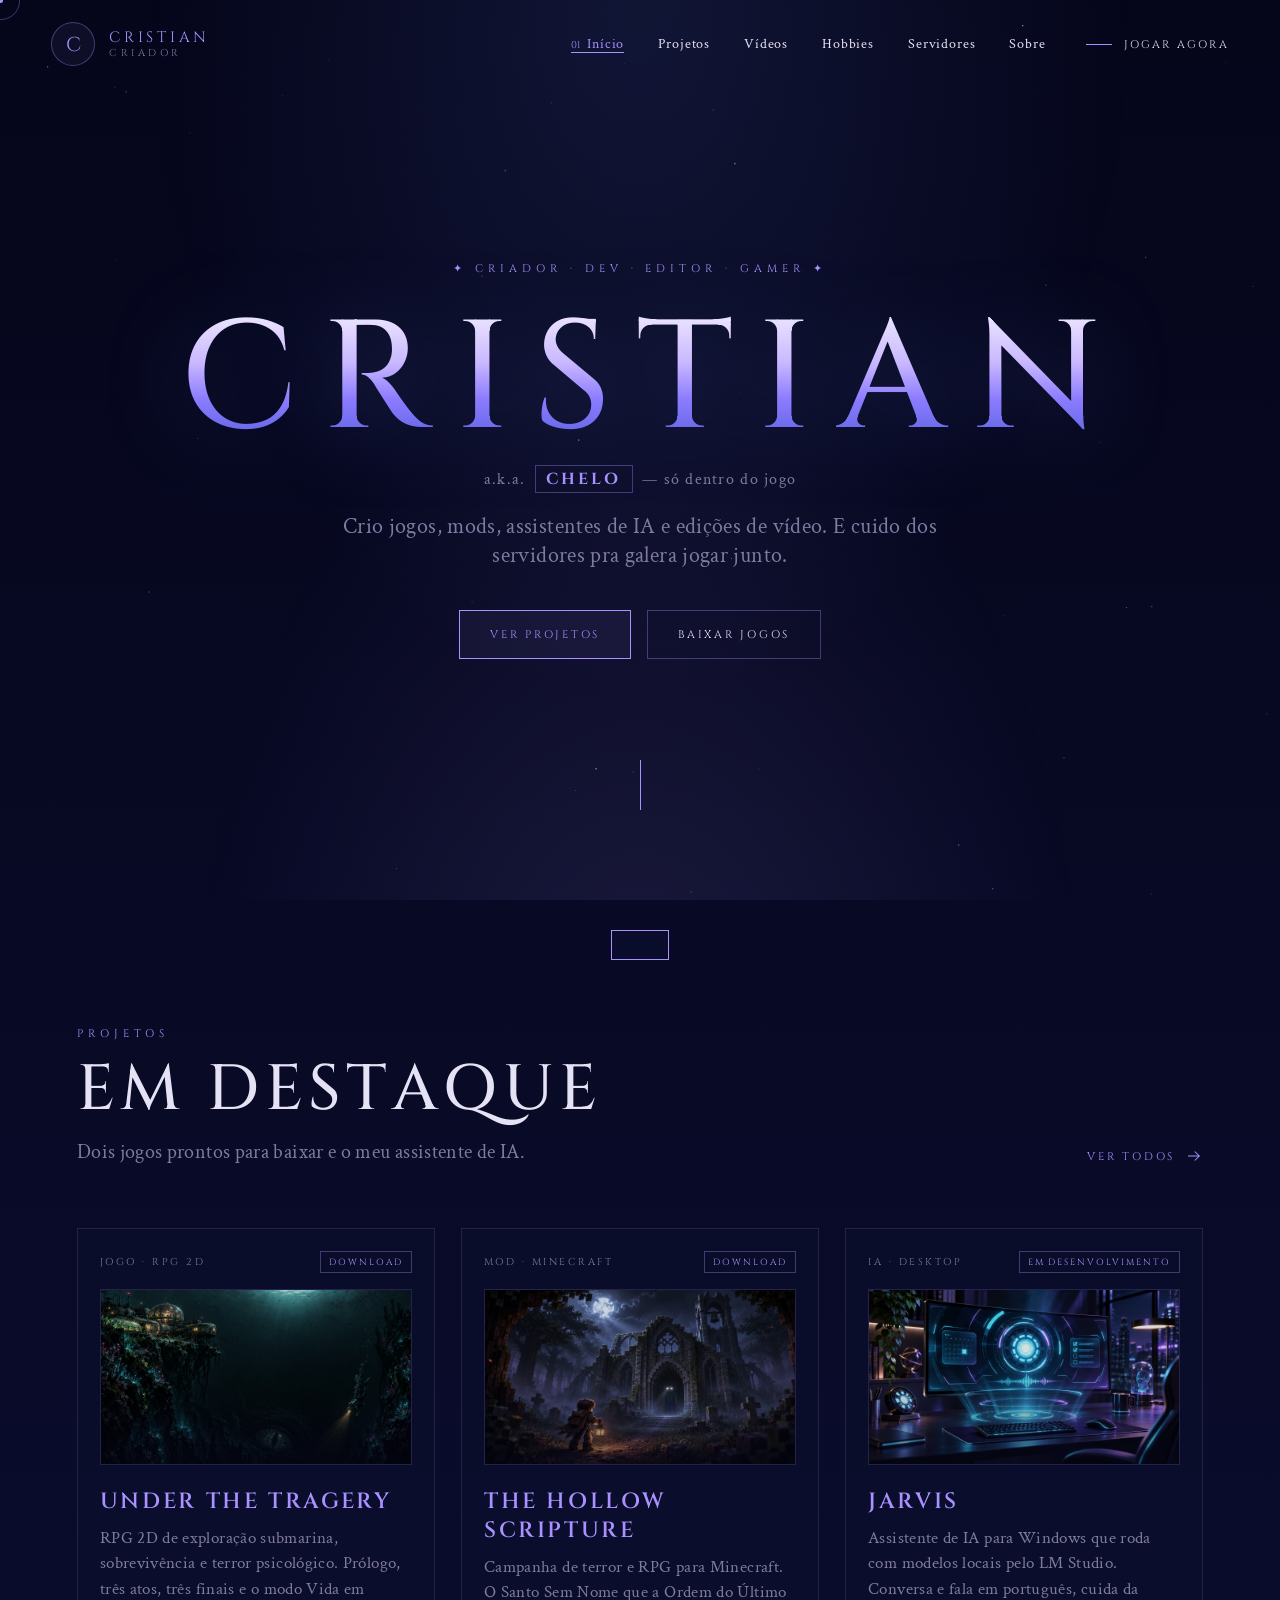
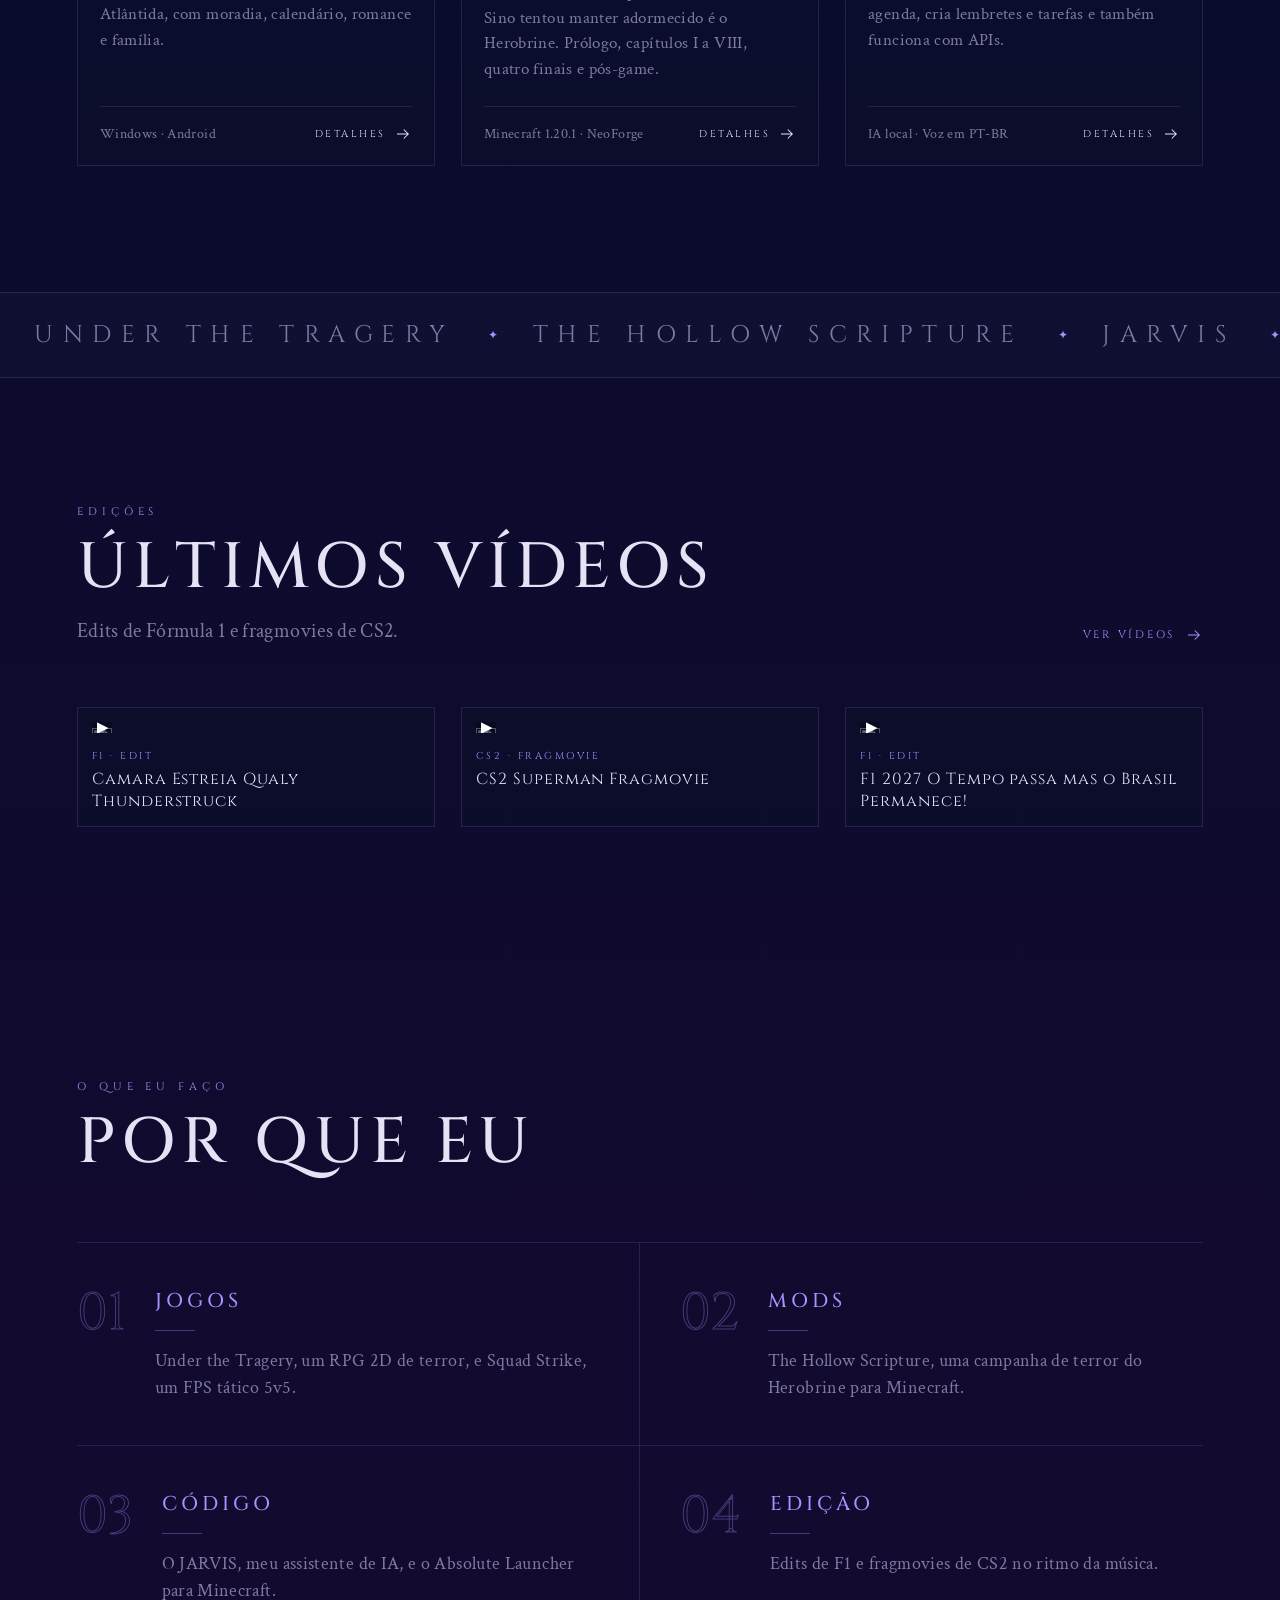
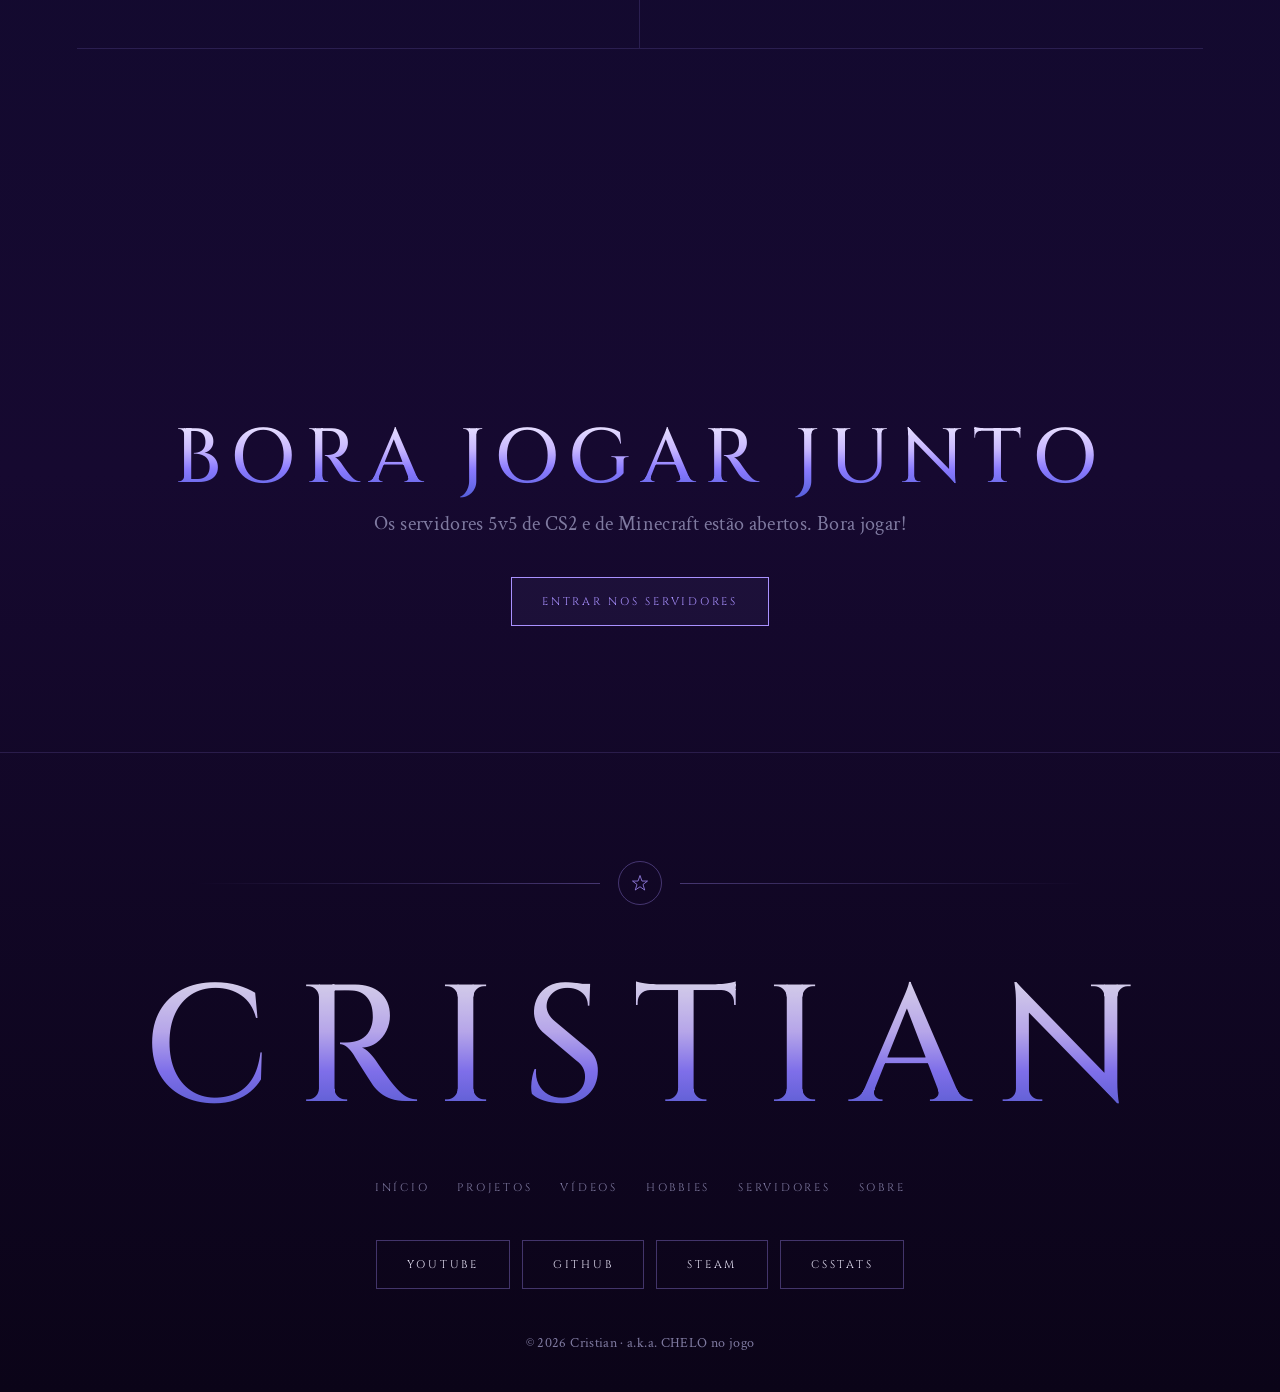
==== commit d56973fb: "Remove Discord (sem convite ainda) e o bloco de endereço dos servidores Co-Authored-By: Claude Opus " ====
--- a/index.html
+++ b/index.html
@@ -7,11 +7,11 @@
   <link rel="preconnect" href="https://fonts.googleapis.com" />
   <link rel="preconnect" href="https://fonts.gstatic.com" crossorigin />
   <link href="https://fonts.googleapis.com/css2?family=Cinzel:wght@400;500;600;700;800&family=Crimson+Text:ital,wght@0,400;0,600;1,400&display=swap" rel="stylesheet" />
-  <link rel="stylesheet" href="style.css" />
+  <link rel="stylesheet" href="style.css?v=3" />
 </head>
 <body data-page="home">
   <main id="app"></main>
-  <script src="data.js"></script>
-  <script src="main.js"></script>
+  <script src="data.js?v=3"></script>
+  <script src="main.js?v=3"></script>
 </body>
 </html>
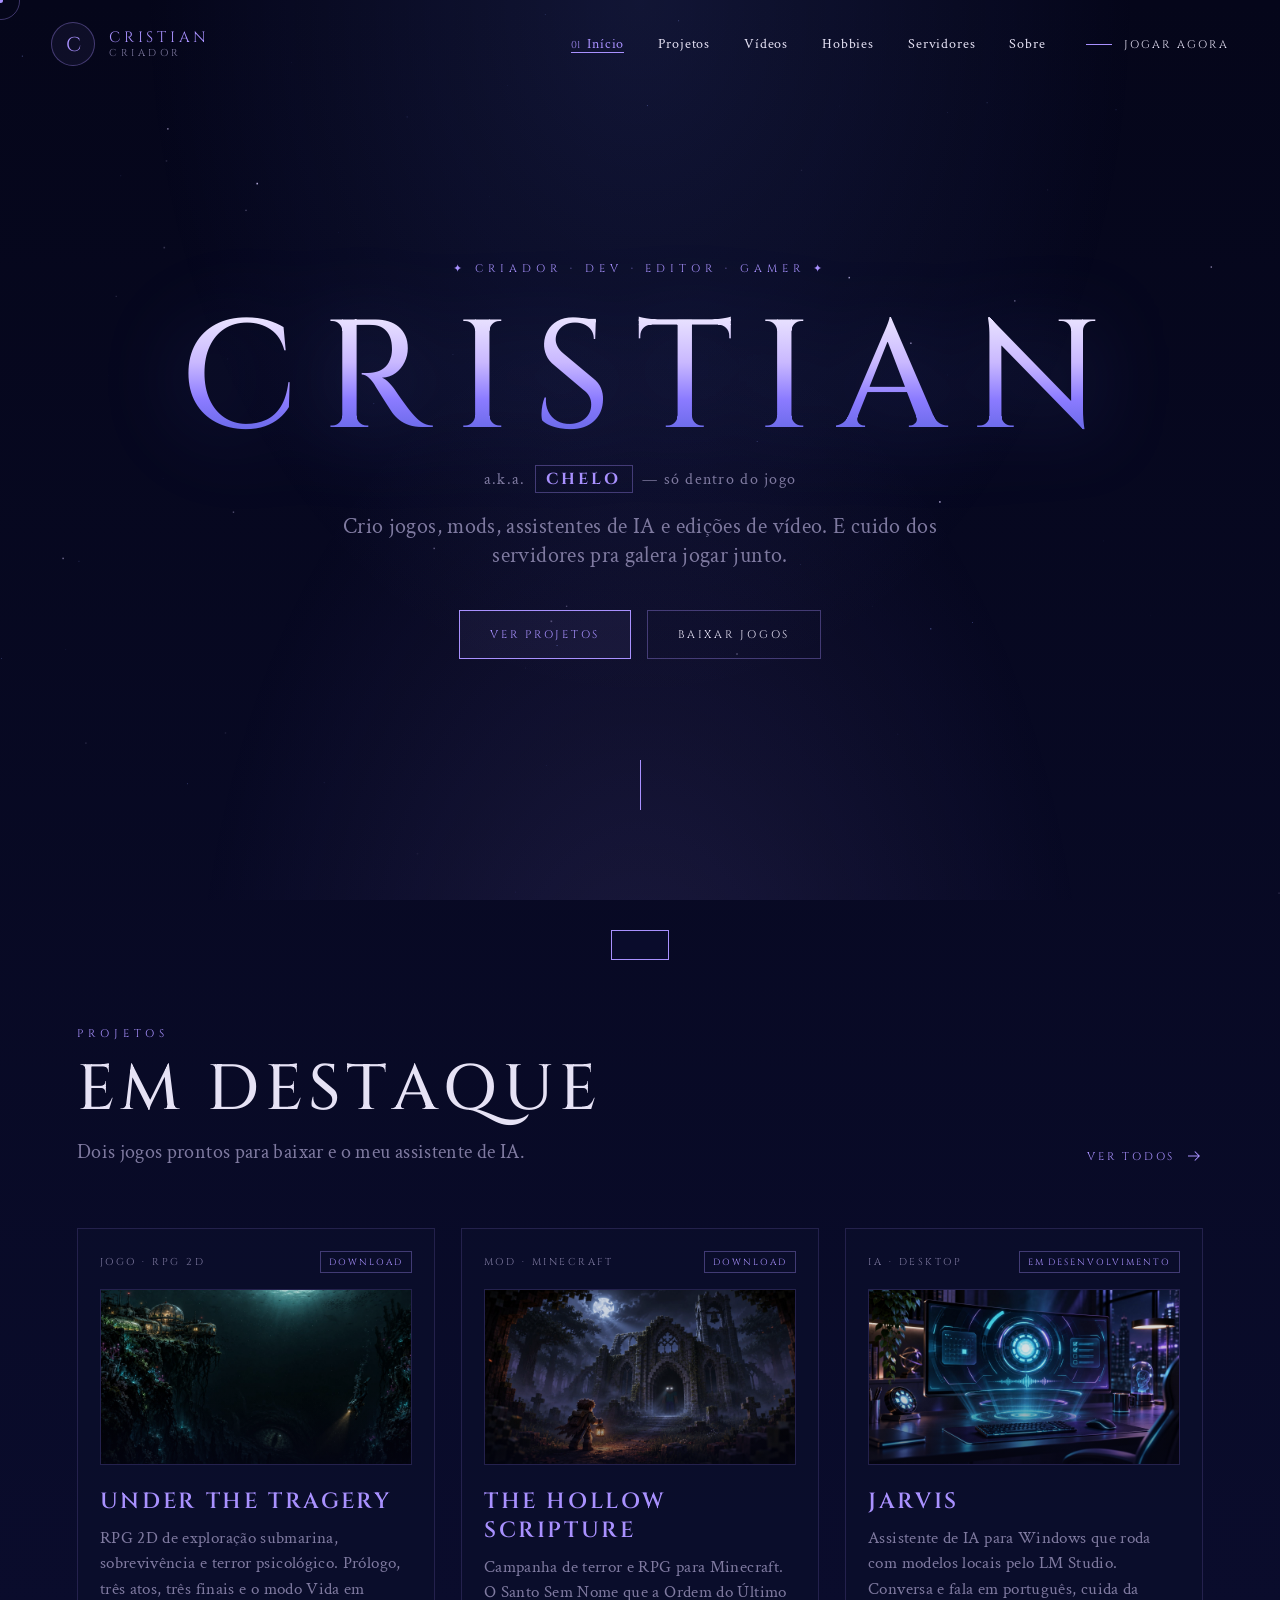
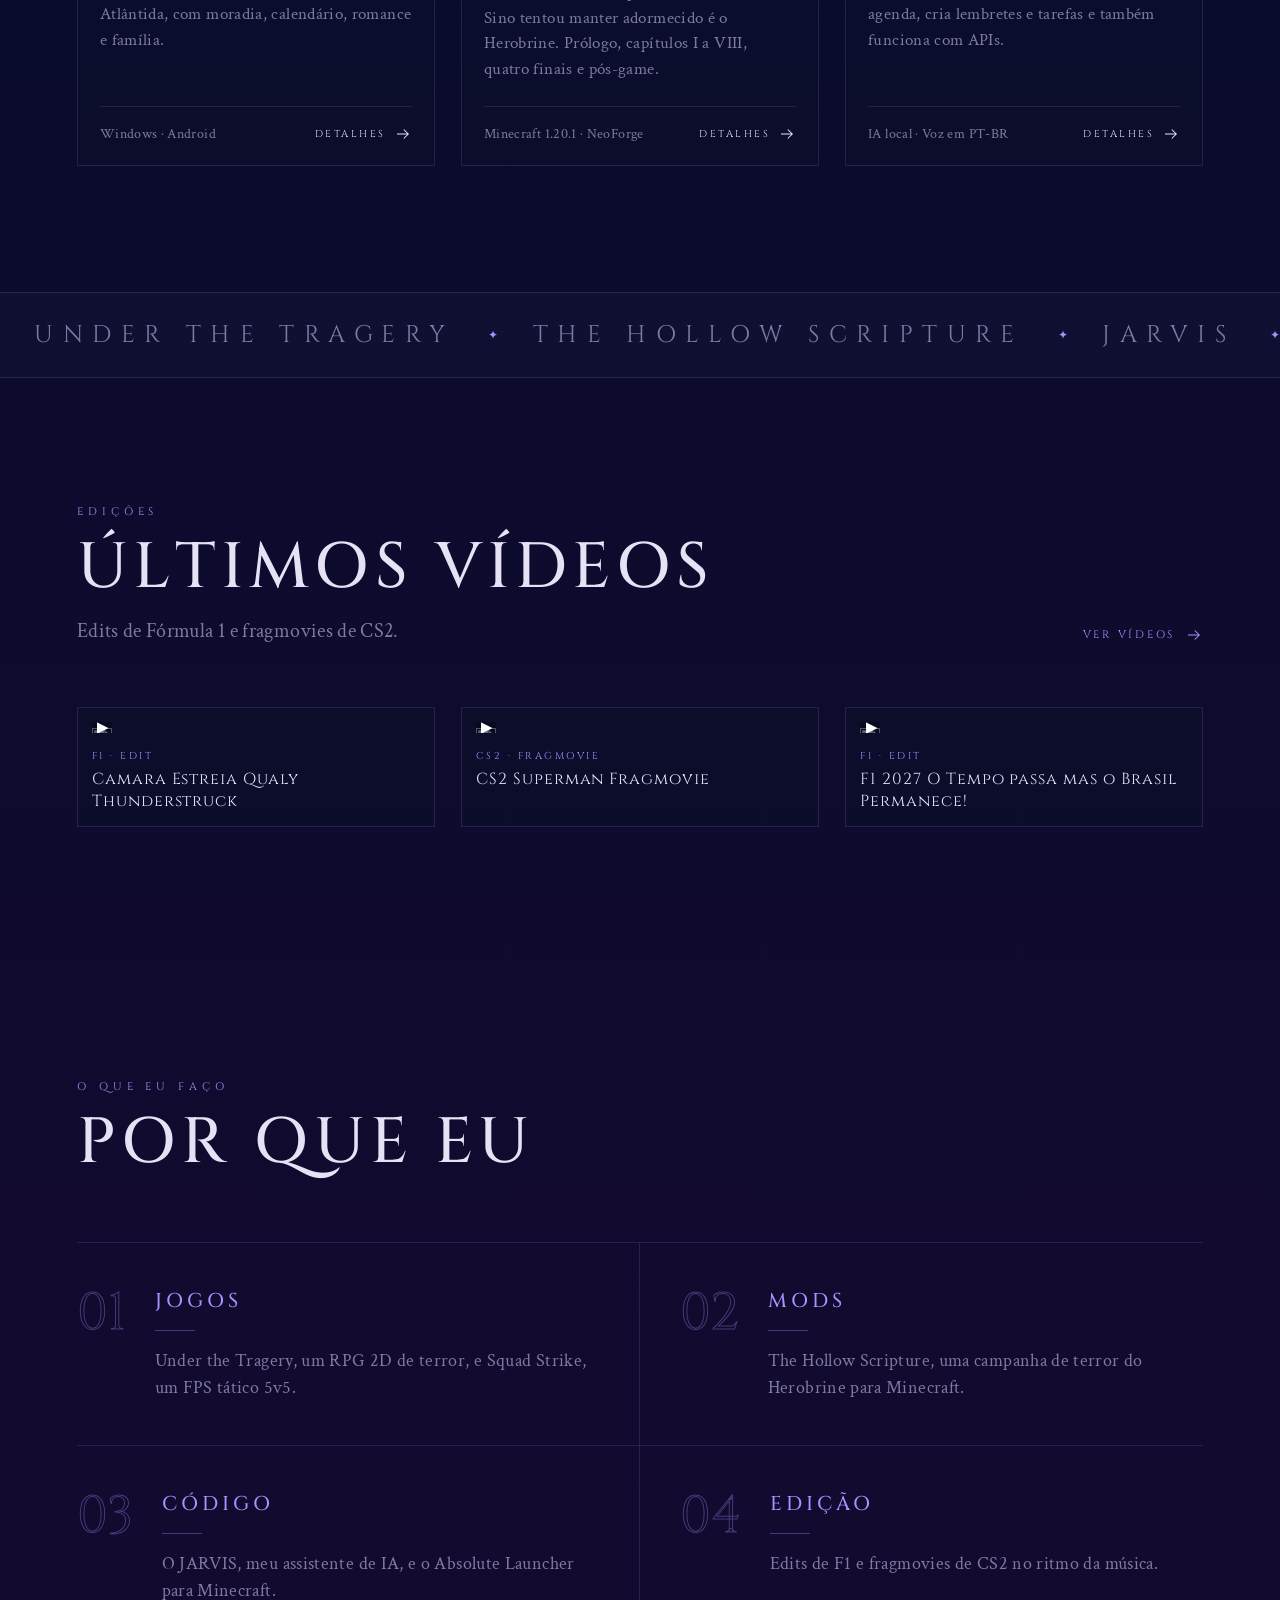
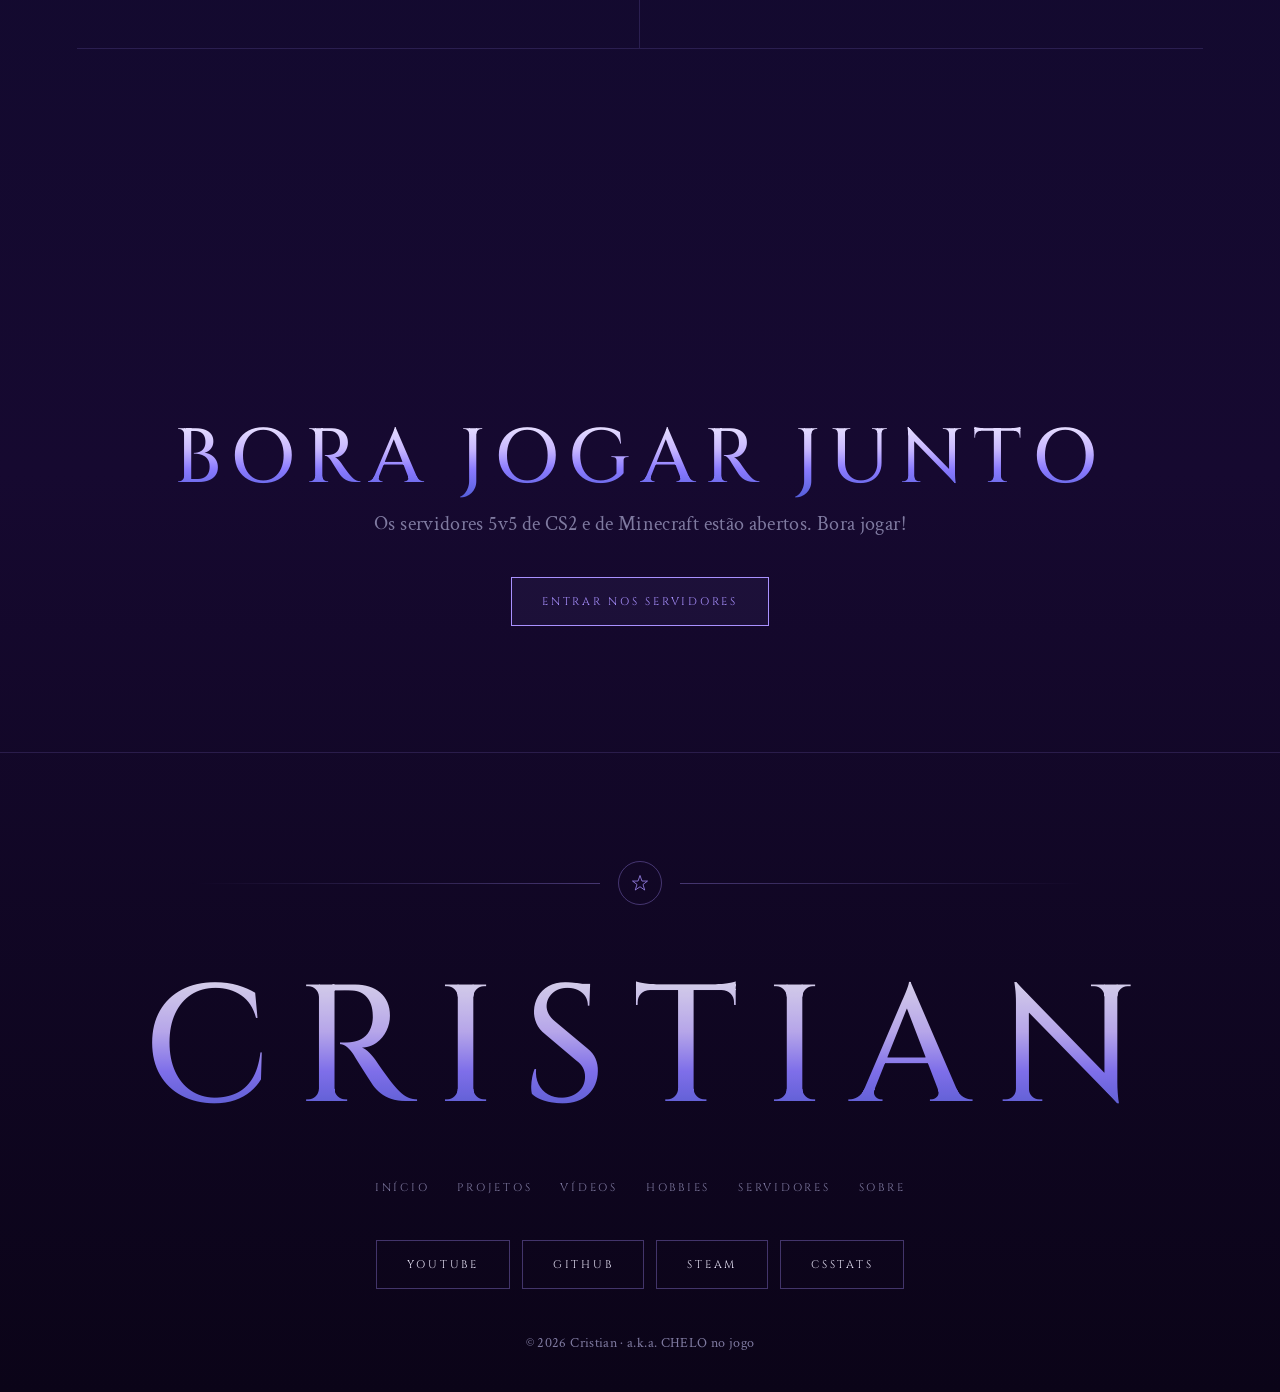
==== commit b920eac6: "Absolute Launcher disponível para download Co-Authored-By: Claude Opus 5.5 <noreply@anthropic.com>" ====
--- a/index.html
+++ b/index.html
@@ -7,11 +7,11 @@
   <link rel="preconnect" href="https://fonts.googleapis.com" />
   <link rel="preconnect" href="https://fonts.gstatic.com" crossorigin />
   <link href="https://fonts.googleapis.com/css2?family=Cinzel:wght@400;500;600;700;800&family=Crimson+Text:ital,wght@0,400;0,600;1,400&display=swap" rel="stylesheet" />
-  <link rel="stylesheet" href="style.css?v=3" />
+  <link rel="stylesheet" href="style.css?v=4" />
 </head>
 <body data-page="home">
   <main id="app"></main>
-  <script src="data.js?v=3"></script>
-  <script src="main.js?v=3"></script>
+  <script src="data.js?v=4"></script>
+  <script src="main.js?v=4"></script>
 </body>
 </html>
